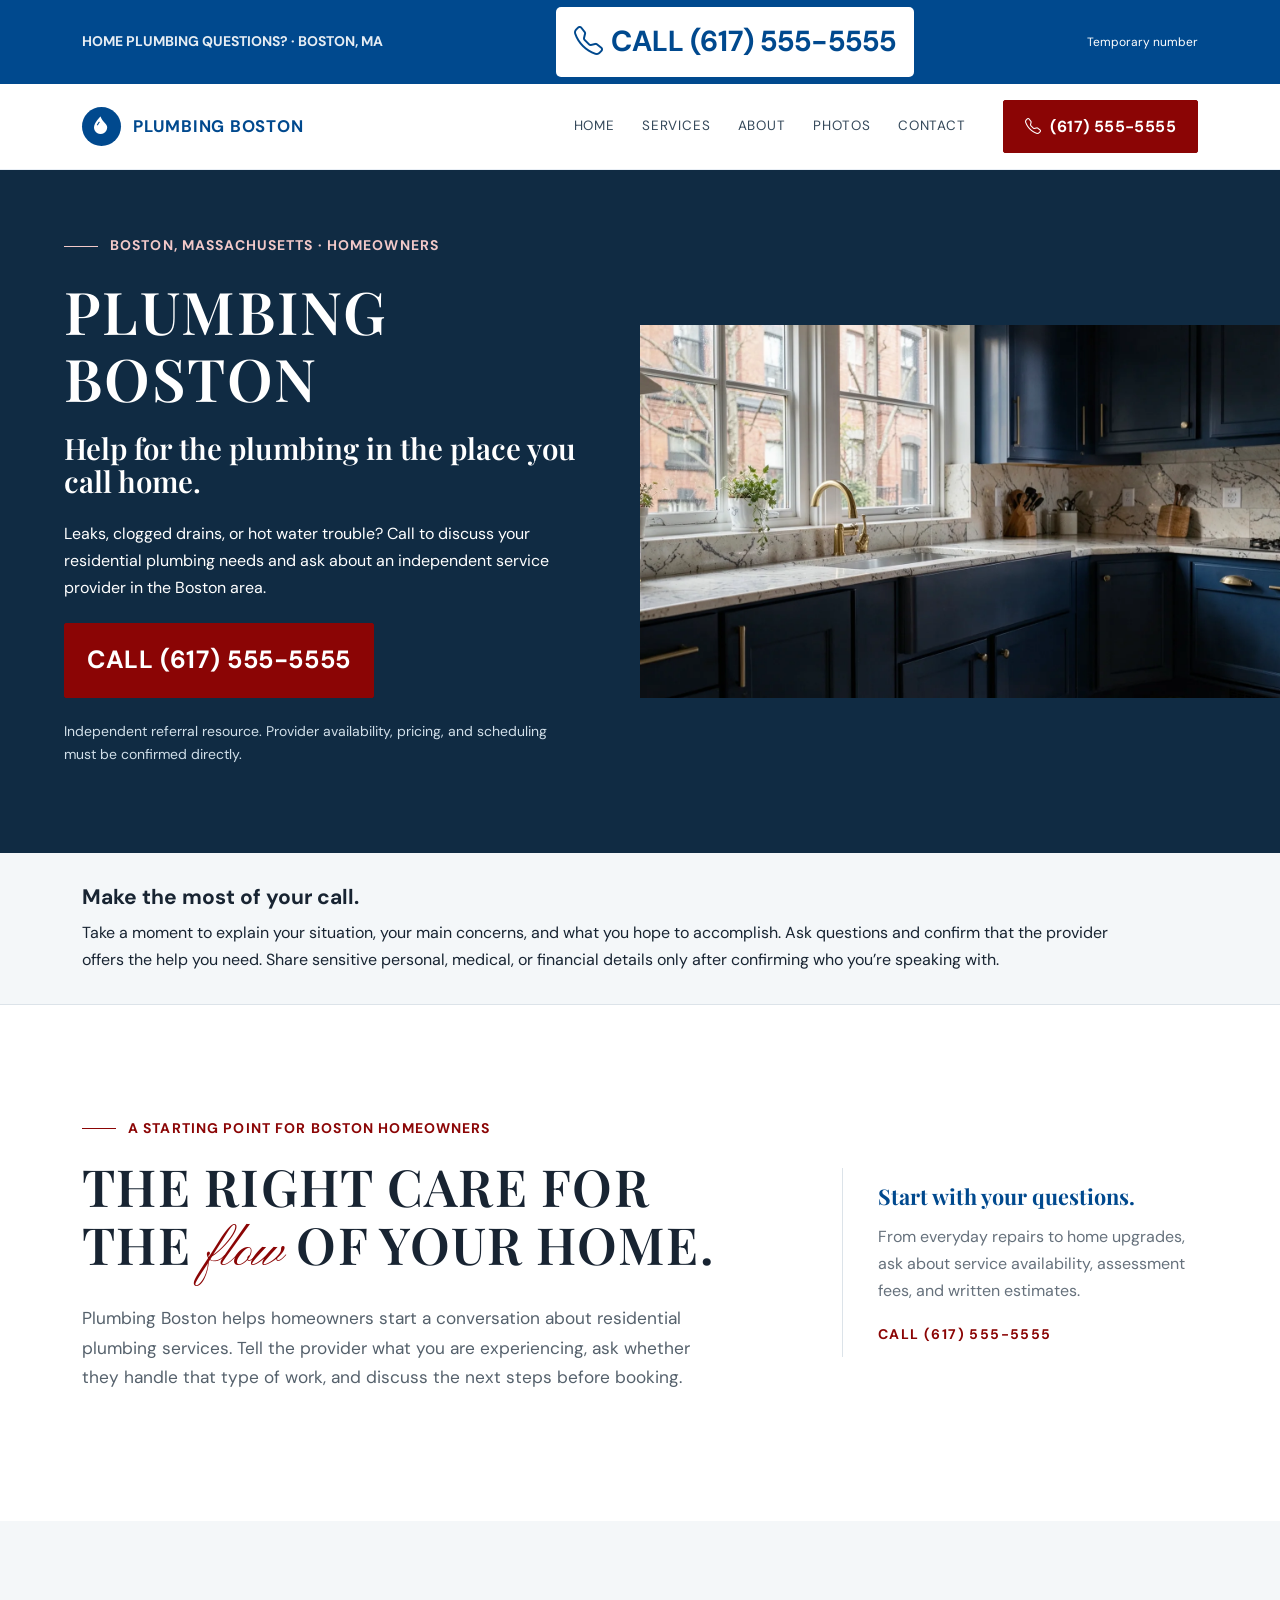
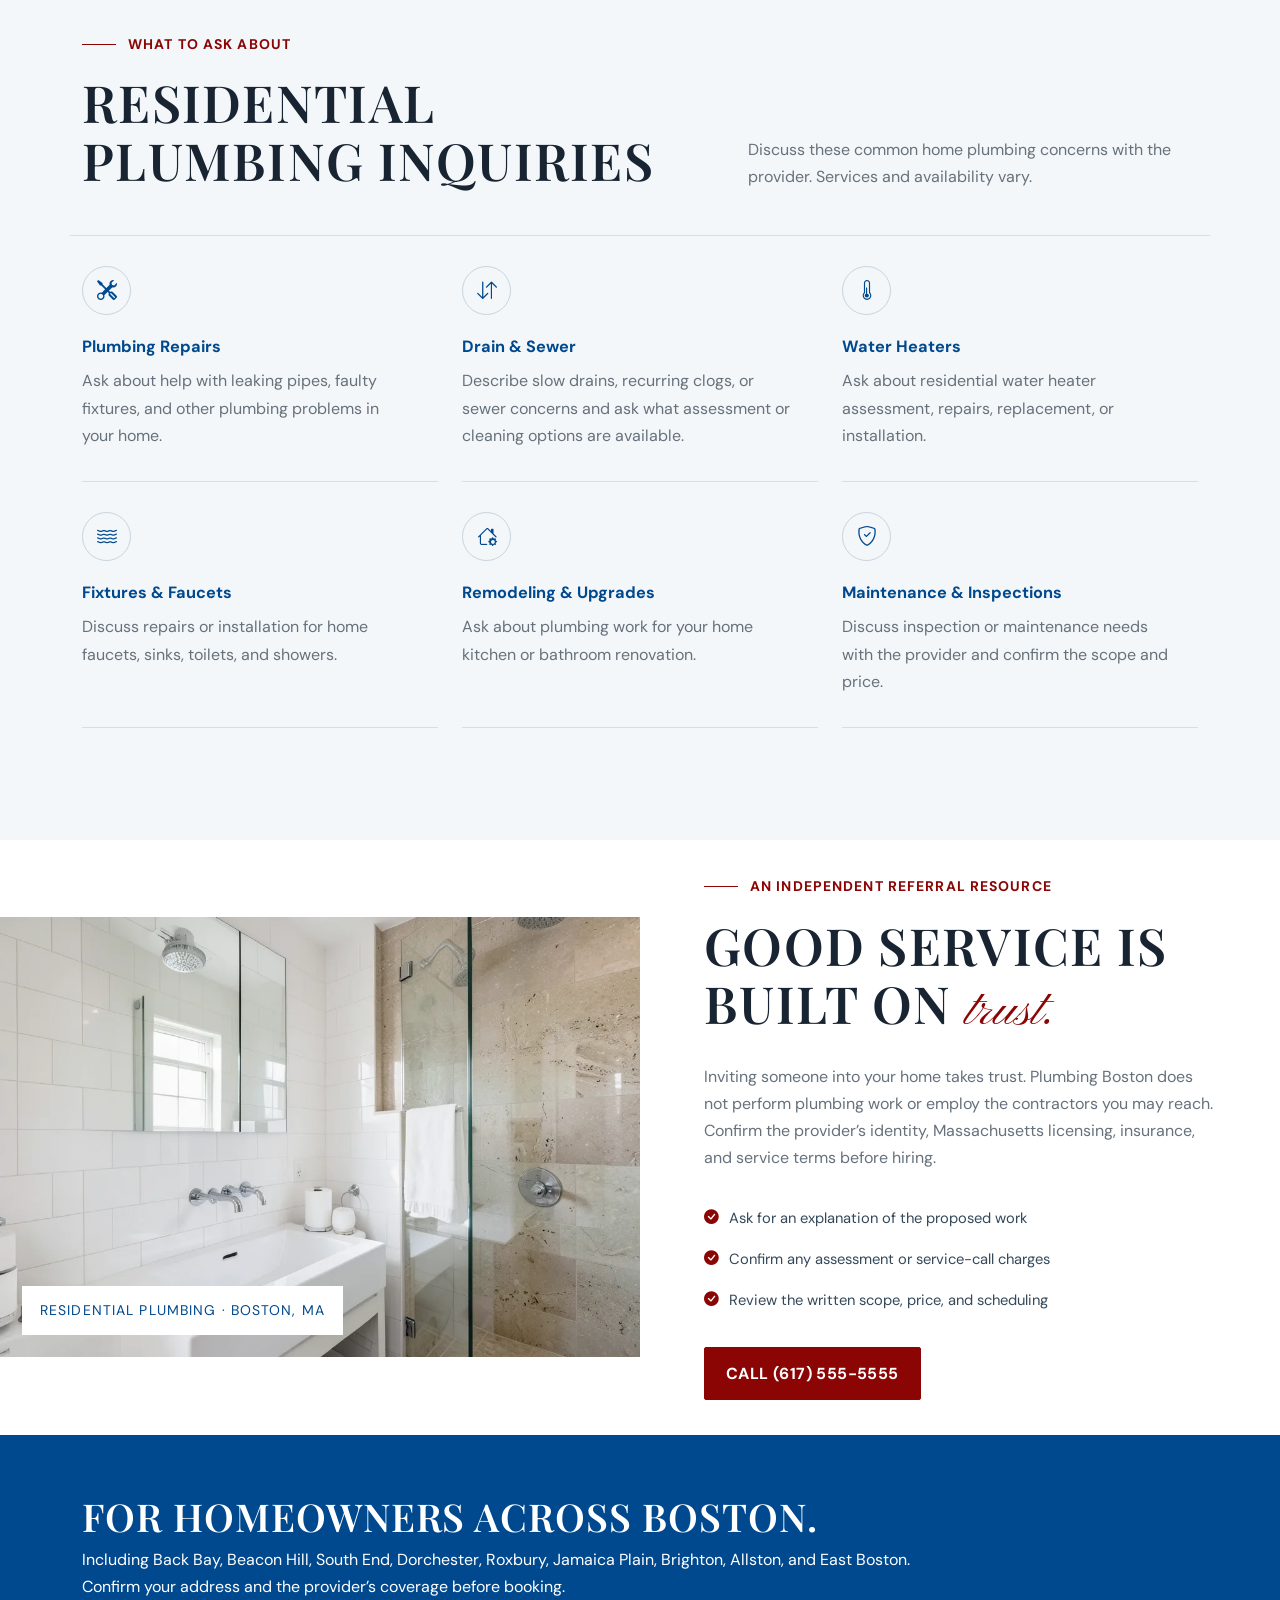
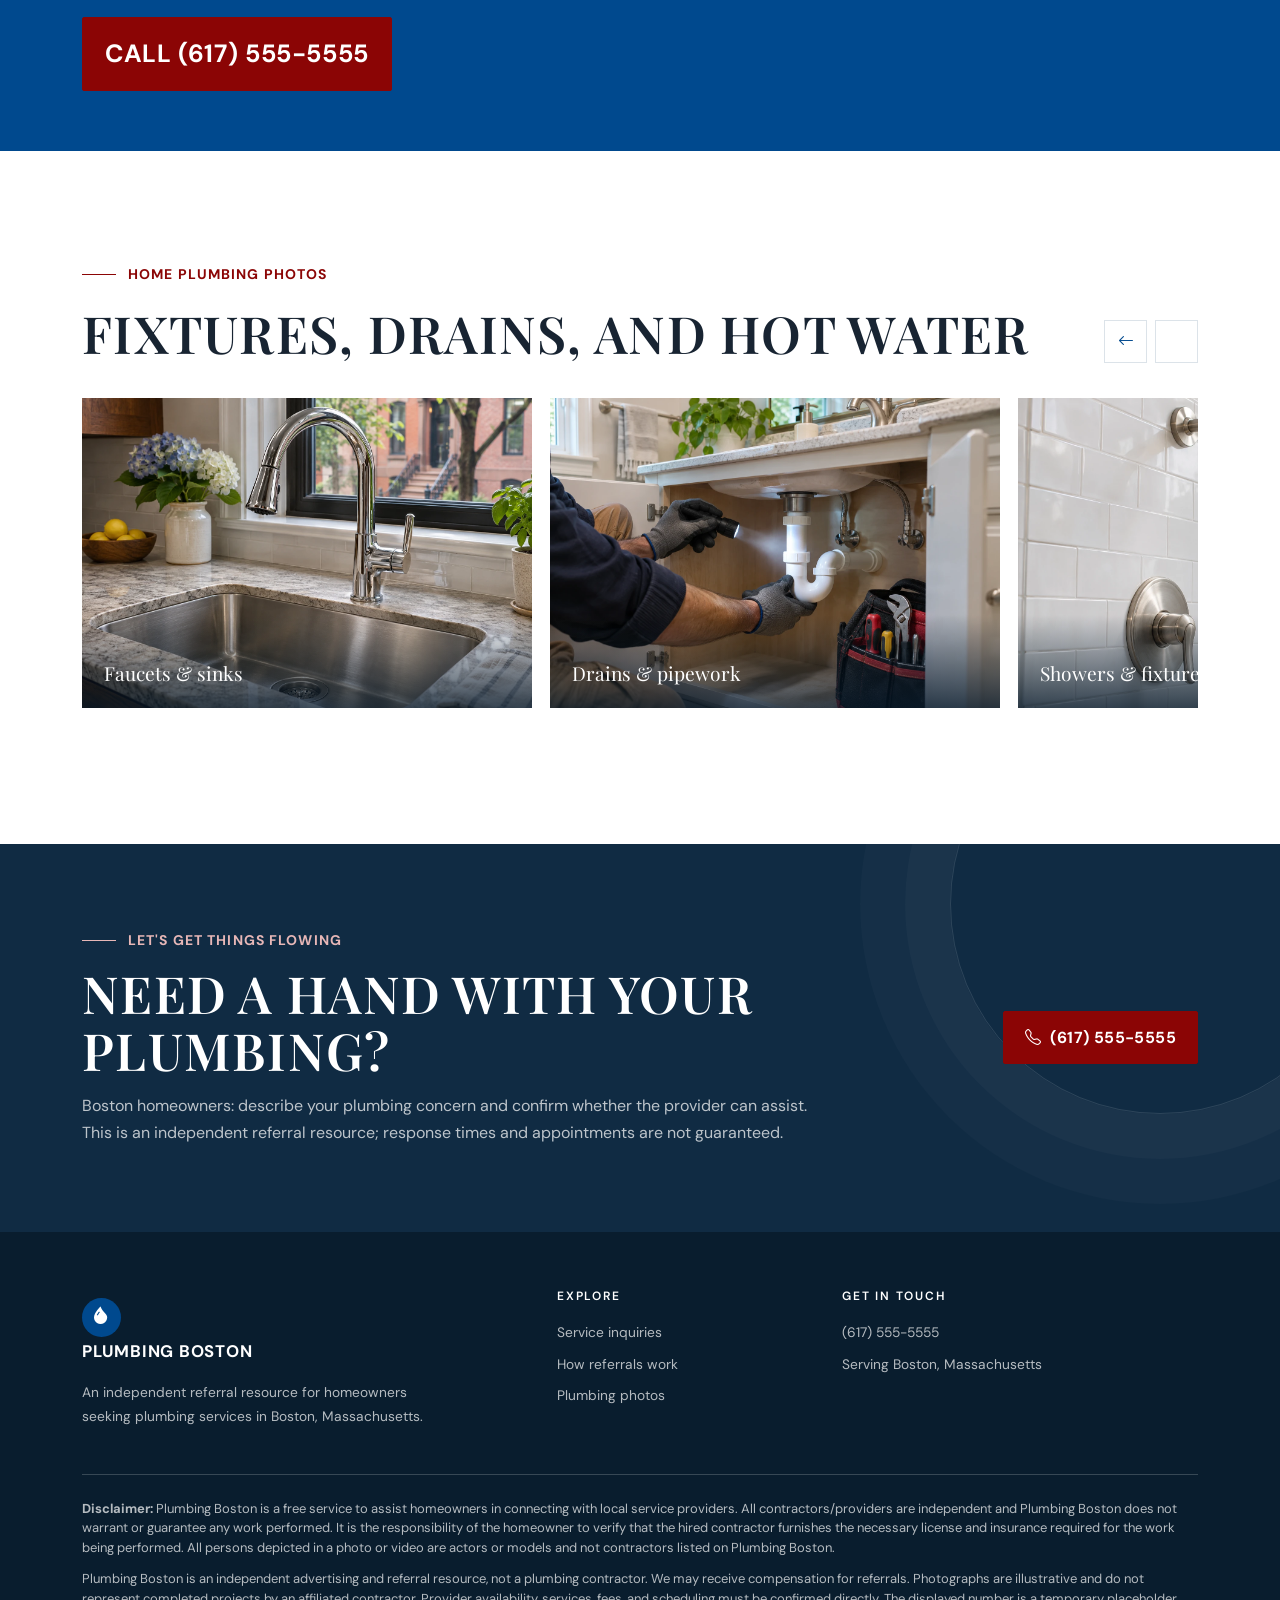
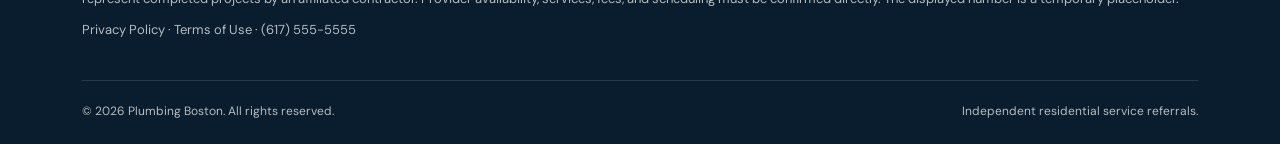
==== index.html @ 2e575f2f "Add files via upload" ====
<!doctype html>
<html lang="en">
<head>
  <meta charset="utf-8">
  <meta name="viewport" content="width=device-width, initial-scale=1">
  <meta name="theme-color" content="#00498e">
  <meta name="description" content="Plumbing Boston is an independent residential plumbing referral resource for Boston, Massachusetts. Call (617) 555-5555 to discuss your home plumbing needs.">
  <title>Plumbing Boston | Plumbing Services in Boston, MA</title>
  <link rel="preconnect" href="https://fonts.googleapis.com">
  <link rel="preconnect" href="https://fonts.gstatic.com" crossorigin>
  <link href="https://fonts.googleapis.com/css2?family=DM+Sans:wght@400;500;600;700&family=Playfair+Display:wght@500;600;700&family=Pinyon+Script&display=swap" rel="stylesheet">
  <link href="https://cdn.jsdelivr.net/npm/bootstrap@5.3.3/dist/css/bootstrap.min.css" rel="stylesheet">
  <link href="https://cdn.jsdelivr.net/npm/bootstrap-icons@1.11.3/font/bootstrap-icons.min.css" rel="stylesheet">
  
<link rel="stylesheet" href="css/style.css?v=boston-referral-1">
</head>
<body>
  <div class="topbar">
    <div class="container">
      <span class="top-note">HOME PLUMBING QUESTIONS? · BOSTON, MA</span>
      <a href="tel:+16175555555"><i class="bi bi-telephone me-2"></i>CALL (617) 555-5555</a><small>Temporary number</small>
    </div>
  </div>
  <nav class="navbar navbar-expand-lg" aria-label="Main navigation">
    <div class="container">
      <a class="brand" href="#home" aria-label="Plumbing Boston home"><span class="brand-icon"><i class="bi bi-droplet-fill"></i></span><span>PLUMBING<br class="d-lg-none"> BOSTON</span></a>
      <button class="navbar-toggler" type="button" data-bs-toggle="collapse" data-bs-target="#mainNav" aria-controls="mainNav" aria-expanded="false" aria-label="Toggle navigation"><i class="bi bi-list"></i></button>
      <div class="collapse navbar-collapse justify-content-end" id="mainNav">
        <ul class="navbar-nav align-items-lg-center me-lg-4">
          <li class="nav-item"><a class="nav-link" href="#home">HOME</a></li>
          <li class="nav-item"><a class="nav-link" href="#services">SERVICES</a></li>
          <li class="nav-item"><a class="nav-link" href="#about">ABOUT</a></li>
          <li class="nav-item"><a class="nav-link" href="#work">PHOTOS</a></li>
          <li class="nav-item"><a class="nav-link" href="#contact">CONTACT</a></li>
        </ul>
        <a class="call-pill" href="tel:+16175555555"><i class="bi bi-telephone"></i> (617) 555-5555</a>
      </div>
    </div>
  </nav>

  <main>
<section class="hero-local" id="home"><div class="hero-local-copy"><span class="eyebrow">BOSTON, MASSACHUSETTS · HOMEOWNERS</span><h1>Plumbing Boston</h1><h2>Help for the plumbing in the place you call home.</h2><p>Leaks, clogged drains, or hot water trouble? Call to discuss your residential plumbing needs and ask about an independent service provider in the Boston area.</p><a class="btn-red prominent-phone" href="tel:+16175555555">Call (617) 555-5555</a><p class="referral-label">Independent referral resource. Provider availability, pricing, and scheduling must be confirmed directly.</p></div><img src="assets/img-1.webp" alt="Kitchen sink and faucet in a Boston-style home" fetchpriority="high"></section><aside class="call-preparation-note"><div class="container"><h2>Make the most of your call.</h2><p>Take a moment to explain your situation, your main concerns, and what you hope to accomplish. Ask questions and confirm that the provider offers the help you need. Share sensitive personal, medical, or financial details only after confirming who you’re speaking with.</p></div></aside>
    <section class="intro section-pad">
      <div class="container">
        <div class="row align-items-center gy-4">
          <div class="col-lg-8 reveal">
            <span class="eyebrow">A STARTING POINT FOR BOSTON HOMEOWNERS</span>
            <h2 class="section-title">The right care for<br>the <span class="script">flow</span> of your home.</h2>
            <p class="lead-text">Plumbing Boston helps homeowners start a conversation about residential plumbing services. Tell the provider what you are experiencing, ask whether they handle that type of work, and discuss the next steps before booking.</p>
          </div>
          <div class="col-lg-4 reveal">
            <div class="intro-aside">
              <strong>Start with your questions.</strong>
              From everyday repairs to home upgrades, ask about service availability, assessment fees, and written estimates.
              <div class="mt-3"><a class="text-uppercase fw-bold small" style="color:var(--red);letter-spacing:.1em" href="tel:+16175555555">Call (617) 555-5555 </a></div>
            </div>
          </div>
        </div>
      </div>
    </section>

    <section class="services section-pad" id="services">
      <div class="container">
        <div class="section-head reveal">
          <div><span class="eyebrow">WHAT TO ASK ABOUT</span><h2 class="section-title mb-0">Residential plumbing inquiries</h2></div>
          <p>Discuss these common home plumbing concerns with the provider. Services and availability vary.</p>
        </div>
        <div class="row service-grid">
          <div class="col-md-6 col-lg-4 reveal"><article class="service-card"><span class="service-number">01 / REPAIR</span><div class="service-icon"><i class="bi bi-tools"></i></div><h3>Plumbing Repairs</h3><p>Ask about help with leaking pipes, faulty fixtures, and other plumbing problems in your home.</p></article></div>
          <div class="col-md-6 col-lg-4 reveal"><article class="service-card"><span class="service-number">02 / DRAINS</span><div class="service-icon"><i class="bi bi-arrow-down-up"></i></div><h3>Drain & Sewer</h3><p>Describe slow drains, recurring clogs, or sewer concerns and ask what assessment or cleaning options are available.</p></article></div>
          <div class="col-md-6 col-lg-4 reveal"><article class="service-card"><span class="service-number">03 / HOT WATER</span><div class="service-icon"><i class="bi bi-thermometer-half"></i></div><h3>Water Heaters</h3><p>Ask about residential water heater assessment, repairs, replacement, or installation.</p></article></div>
          <div class="col-md-6 col-lg-4 reveal"><article class="service-card"><span class="service-number">04 / INSTALLATION</span><div class="service-icon"><i class="bi bi-water"></i></div><h3>Fixtures & Faucets</h3><p>Discuss repairs or installation for home faucets, sinks, toilets, and showers.</p></article></div>
          <div class="col-md-6 col-lg-4 reveal"><article class="service-card"><span class="service-number">05 / IMPROVEMENTS</span><div class="service-icon"><i class="bi bi-house-gear"></i></div><h3>Remodeling & Upgrades</h3><p>Ask about plumbing work for your home kitchen or bathroom renovation.</p></article></div>
          <div class="col-md-6 col-lg-4 reveal"><article class="service-card"><span class="service-number">06 / PREVENTION</span><div class="service-icon"><i class="bi bi-shield-check"></i></div><h3>Maintenance & Inspections</h3><p>Discuss inspection or maintenance needs with the provider and confirm the scope and price.</p></article></div>
        </div>
      </div>
    </section>

    <section class="about" id="about">
      <div class="row g-0">
        <div class="col-lg-6 about-image reveal">
          <img src="assets/img-3.webp" alt="Bright renovated bathroom with modern plumbing fixtures">
          <span class="image-caption">RESIDENTIAL PLUMBING · BOSTON, MA</span>
        </div>
        <div class="col-lg-6 about-content align-self-center reveal">
          <span class="eyebrow">AN INDEPENDENT REFERRAL RESOURCE</span>
          <h2 class="section-title">Good service is<br>built on <span class="script">trust.</span></h2>
          <p>Inviting someone into your home takes trust. Plumbing Boston does not perform plumbing work or employ the contractors you may reach. Confirm the provider’s identity, Massachusetts licensing, insurance, and service terms before hiring.</p>
          <ul class="check-list">
            <li><i class="bi bi-check-circle-fill"></i>Ask for an explanation of the proposed work</li>
            <li><i class="bi bi-check-circle-fill"></i>Confirm any assessment or service-call charges</li>
            <li><i class="bi bi-check-circle-fill"></i>Review the written scope, price, and scheduling</li>
          </ul>
          <a href="tel:+16175555555" class="btn-red">Call (617) 555-5555 </a>
        </div>
      </div>
    </section>

    <section class="feature-band"><div class="container"><h2>For homeowners across Boston.</h2><p>Including Back Bay, Beacon Hill, South End, Dorchester, Roxbury, Jamaica Plain, Brighton, Allston, and East Boston. Confirm your address and the provider’s coverage before booking.</p><a class="btn-red prominent-phone" href="tel:+16175555555">Call (617) 555-5555</a></div></section>

    <section class="gallery section-pad" id="work">
      <div class="container">
        <div class="gallery-head reveal">
          <div><span class="eyebrow">HOME PLUMBING PHOTOS</span><h2 class="section-title mb-0">Fixtures, drains, and hot water</h2></div>
          <div class="slider-controls" aria-label="Gallery controls">
            <button type="button" class="slide-prev" aria-label="Previous images"><i class="bi bi-arrow-left"></i></button>
            <button type="button" class="slide-next" aria-label="Next images"></button>
          </div>
        </div>
        <div class="image-track reveal" aria-label="Illustrative residential plumbing photographs">
          <figure class="gallery-item"><img src="assets/residential-faucet.webp" alt="Kitchen faucet and sink" loading="lazy"><figcaption>Faucets & sinks</figcaption></figure>
          <figure class="gallery-item"><img src="assets/residential-drain.webp" alt="Gloved hands inspecting a residential sink drain" loading="lazy"><figcaption>Drains & pipework</figcaption></figure>
          <figure class="gallery-item"><img src="assets/residential-shower.webp" alt="Residential shower fixtures against white tile" loading="lazy"><figcaption>Showers & fixtures</figcaption></figure>
          <figure class="gallery-item"><img src="assets/residential-heater.webp" alt="A residential water heater in a utility room" loading="lazy"><figcaption>Home hot water</figcaption></figure>
        </div>
      </div>
    </section>

    <section class="cta" id="contact">
      <div class="container position-relative" style="z-index:1">
        <div class="row align-items-center">
          <div class="col-lg-8 reveal">
            <span class="eyebrow">LET'S GET THINGS FLOWING</span>
            <h2>Need a hand with your plumbing?</h2>
            <p>Boston homeowners: describe your plumbing concern and confirm whether the provider can assist. This is an independent referral resource; response times and appointments are not guaranteed.</p>
          </div>
          <div class="col-lg-4 text-lg-end reveal">
            <a href="tel:+16175555555" class="btn-red"><i class="bi bi-telephone"></i> (617) 555-5555</a>
          </div>
        </div>
      </div>
    </section>
  </main>

  <footer class="footer">
    <div class="container">
      <div class="row">
        <div class="col-lg-5">
          <a class="brand" href="#home"><span class="brand-icon"><i class="bi bi-droplet-fill"></i></span><span>PLUMBING BOSTON</span></a>
          <p class="mt-3" style="max-width:360px">An independent referral resource for homeowners seeking plumbing services in Boston, Massachusetts.</p>
        </div>
        <div class="col-6 col-lg-3 footer-col"><h3>Explore</h3><a href="#services">Service inquiries</a><a href="#about">How referrals work</a><a href="#work">Plumbing photos</a></div>
        <div class="col-6 col-lg-4 footer-col"><h3>Get in touch</h3><a href="tel:+16175555555">(617) 555-5555</a><a href="#contact">Serving Boston, Massachusetts</a></div>
      </div>
<div class="ppc-disclaimer"><p><strong>Disclaimer:</strong> Plumbing Boston is a free service to assist homeowners in connecting with local service providers. All contractors/providers are independent and Plumbing Boston does not warrant or guarantee any work performed. It is the responsibility of the homeowner to verify that the hired contractor furnishes the necessary license and insurance required for the work being performed. All persons depicted in a photo or video are actors or models and not contractors listed on Plumbing Boston.</p><p>Plumbing Boston is an independent advertising and referral resource, not a plumbing contractor. We may receive compensation for referrals. Photographs are illustrative and do not represent completed projects by an affiliated contractor. Provider availability, services, fees, and scheduling must be confirmed directly. The displayed number is a temporary placeholder.</p><p><a href="privacy.html">Privacy Policy</a> · <a href="terms.html">Terms of Use</a> · <a href="tel:+16175555555">(617) 555-5555</a></p></div>
      <div class="footer-bottom d-flex flex-column flex-md-row justify-content-between gap-2">
        <span>© 2026 Plumbing Boston. All rights reserved.</span>
        <span>Independent residential service referrals.</span>
      </div>
    </div>
  </footer>
  <script src="https://cdn.jsdelivr.net/npm/bootstrap@5.3.3/dist/js/bootstrap.bundle.min.js"></script>
<script>(()=>{const track=document.querySelector('.image-track');const reduce=window.matchMedia('(prefers-reduced-motion: reduce)').matches;document.querySelector('.slide-prev').addEventListener('click',()=>track.scrollBy({left:-track.clientWidth*.72,behavior:reduce?'auto':'smooth'}));document.querySelector('.slide-next').addEventListener('click',()=>track.scrollBy({left:track.clientWidth*.72,behavior:reduce?'auto':'smooth'}));})();</script>
</body>
</html>
---- css/style.css ----
:root{--blue:#00498e;--red:#8b0505;--ink:#182432;--muted:#66717c;--pale:#f4f7f9;--line:#dce3e9}
    *{box-sizing:border-box}
    html{scroll-behavior:smooth}
    body{margin:0;color:var(--ink);font-family:"DM Sans",sans-serif;font-size:16px;line-height:1.7;background:#fff}
    h1,h2,h3,h4{font-family:"Playfair Display",serif;font-weight:600;line-height:1.13}
    h1,h2{text-transform:uppercase;letter-spacing:.025em}
    a{color:inherit;text-decoration:none}
    .topbar{background:var(--blue);color:white;font-size:.78rem;letter-spacing:.1em}
    .topbar .container{min-height:39px;display:flex;align-items:center;justify-content:space-between}
    .topbar a{color:white}
    .topbar .top-note{opacity:.9}
    .navbar{position:fixed;z-index:1000;top:39px;left:0;width:100%;padding:19px 0;background:rgba(255,255,255,.97);border-bottom:1px solid rgba(0,73,142,.09);transition:all .3s}
    .navbar.scrolled{top:0;padding:12px 0;background:rgba(255,255,255,.88);backdrop-filter:blur(14px);box-shadow:0 5px 24px rgba(11,34,55,.08)}
    .brand{display:flex;align-items:center;gap:12px;color:var(--blue);font-weight:700;letter-spacing:.045em;font-size:1.05rem}
    .brand-icon{width:39px;height:39px;display:grid;place-items:center;background:var(--blue);color:white;border-radius:50%;font-size:1.1rem}
    .navbar .nav-link{color:#34485a;font-size:.84rem;letter-spacing:.06em;padding:.55rem .85rem!important}
    .navbar .nav-link:hover{color:var(--red)}
    .call-pill,.btn-red{display:inline-flex;align-items:center;justify-content:center;gap:.55rem;background:var(--red);color:#fff;border:1px solid var(--red);border-radius:2px;padding:12px 21px;font-size:.78rem;font-weight:700;letter-spacing:.09em;text-transform:uppercase;transition:.25s}
    .call-pill:hover,.btn-red:hover{background:#690505;color:#fff;border-color:#690505;transform:translateY(-2px)}
    .navbar-toggler{border:0;color:var(--blue);font-size:1.5rem}
    .hero{height:100vh;min-height:680px;position:relative;background:#142d41}
    .hero-sticky{height:100vh;min-height:680px;position:sticky;top:0;overflow:hidden}
    .hero-photo{position:absolute;inset:0;overflow:hidden}
    .hero-photo img{position:absolute;width:100%;height:100%;inset:0;object-fit:cover;transform:scale(1.04);transition:opacity .8s ease;will-change:transform}
    .hero-photo img.second{opacity:0}
    .hero-shade{position:absolute;inset:0;background:linear-gradient(90deg,rgba(5,22,38,.76) 0%,rgba(5,22,38,.48) 48%,rgba(5,22,38,.12) 100%),linear-gradient(0deg,rgba(5,22,38,.48),transparent 45%)}
    .hero-copy{position:absolute;z-index:2;left:max(calc((100vw - 1140px)/2),6.5%);bottom:12%;max-width:760px;color:#fff;padding-right:25px}
    .eyebrow{font-size:.73rem;font-weight:700;letter-spacing:.22em;text-transform:uppercase;color:var(--red);display:flex;align-items:center;gap:12px}
    .eyebrow:before{content:"";display:inline-block;width:34px;height:1px;background:currentColor}
    .hero .eyebrow{color:#e8b5b5}
    .hero h1{font-size:clamp(2.7rem,6.2vw,5.9rem);margin:22px 0 20px;max-width:810px}
    .hero h1 .script{font-family:"Pinyon Script",cursive;text-transform:none;font-size:.88em;font-weight:400;color:#f0c9c9;letter-spacing:0}
    .hero-copy p{font-size:1.05rem;color:rgba(255,255,255,.88);max-width:570px;margin-bottom:30px}
    .hero-actions{display:flex;align-items:center;gap:23px;flex-wrap:wrap}
    .hero-actions .btn-red{padding:15px 25px}
    .text-link{font-size:.83rem;font-weight:600;letter-spacing:.07em;color:#fff;border-bottom:1px solid rgba(255,255,255,.5);padding-bottom:4px}
    .hero-index{position:absolute;right:6.5%;bottom:13%;color:white;font-size:.7rem;letter-spacing:.16em;writing-mode:vertical-rl}
    .scroll-cue{position:absolute;right:6.5%;bottom:6%;color:#fff;font-size:.65rem;letter-spacing:.16em;text-transform:uppercase}
    .section-pad{padding:112px 0}
    .intro{background:#fff}
    .intro-copy{max-width:690px}
    .section-title{font-size:clamp(2rem,4vw,3.5rem);margin:18px 0 22px}
    .section-title .script{font-family:"Pinyon Script",cursive;text-transform:none;color:var(--red);font-size:1.04em;font-weight:400;letter-spacing:0}
    .lead-text{font-size:1.08rem;color:#55616c;max-width:630px}
    .intro-aside{border-left:1px solid var(--line);padding:10px 0 10px 35px;color:var(--muted)}
    .intro-aside strong{display:block;font-family:"Playfair Display",serif;font-size:1.35rem;color:var(--blue);margin-bottom:8px}
    .services{background:var(--pale)}
    .section-head{display:flex;justify-content:space-between;align-items:end;gap:25px;margin-bottom:45px}
    .section-head p{max-width:450px;color:var(--muted);margin:0}
    .service-grid{border-top:1px solid #d6dfe6}
    .service-card{height:100%;padding:30px 26px 32px 0;border-bottom:1px solid #d6dfe6;transition:transform .3s}
    .service-card:hover{transform:translateY(-5px)}
    .service-icon{width:49px;height:49px;display:grid;place-items:center;color:var(--blue);border:1px solid #c6d4df;border-radius:50%;font-size:1.25rem;margin-bottom:23px}
    .service-card h3{font-family:"DM Sans",sans-serif;font-size:1.02rem;font-weight:700;color:var(--blue);margin:0 0 11px}
    .service-card p{font-size:.9rem;color:var(--muted);margin:0}
    .service-number{display:block;color:#a4b2bd;font-size:.68rem;letter-spacing:.12em;margin-bottom:13px}
    .about{overflow:hidden}
    .about-image{position:relative;min-height:520px}
    .about-image img{position:absolute;width:100%;height:100%;object-fit:cover;inset:0}
    .image-caption{position:absolute;bottom:22px;left:22px;background:white;color:var(--blue);padding:13px 18px;font-size:.72rem;letter-spacing:.12em;text-transform:uppercase}
    .about-content{padding:35px 5vw}
    .about-content p{color:var(--muted)}
    .check-list{list-style:none;padding:0;margin:26px 0}
    .check-list li{padding:8px 0;color:#34485a;font-size:.92rem}
    .check-list i{color:var(--red);margin-right:10px}
    .feature-band{background:var(--blue);color:#fff;padding:60px 0}
    .stat{text-align:center;border-right:1px solid rgba(255,255,255,.24)}
    .stat:last-child{border:0}
    .stat strong{display:block;font-family:"Playfair Display",serif;font-size:2.7rem;font-weight:500;line-height:1.1}
    .stat span{display:block;text-transform:uppercase;letter-spacing:.16em;font-size:.69rem;opacity:.78;margin-top:8px}
    .gallery{background:#fff}
    .gallery-head{display:flex;justify-content:space-between;align-items:end;margin-bottom:35px}
    .slider-controls{display:flex;gap:8px}
    .slider-controls button{height:43px;width:43px;border:1px solid var(--line);background:white;color:var(--blue);transition:.2s}
    .slider-controls button:hover{background:var(--blue);color:#fff}
    .image-track{display:flex;gap:18px;overflow-x:auto;scroll-snap-type:x mandatory;scrollbar-width:none;padding-bottom:8px}
    .image-track::-webkit-scrollbar{display:none}
    .gallery-item{flex:0 0 min(39vw,450px);scroll-snap-align:start;position:relative;overflow:hidden;height:310px}
    .gallery-item img{width:100%;height:100%;object-fit:cover;transition:transform .65s}
    .gallery-item:hover img{transform:scale(1.05)}
    .gallery-item figcaption{position:absolute;left:0;right:0;bottom:0;padding:42px 22px 18px;color:white;background:linear-gradient(transparent,rgba(4,23,40,.76));font-family:"Playfair Display",serif;font-size:1.2rem}
    .cta{position:relative;background:#102b43;color:#fff;padding:85px 0;overflow:hidden}
    .cta:after{content:"";position:absolute;right:-90px;top:-150px;width:420px;height:420px;border:1px solid rgba(255,255,255,.12);border-radius:50%;box-shadow:0 0 0 45px rgba(255,255,255,.025),0 0 0 90px rgba(255,255,255,.02)}
    .cta h2{font-size:clamp(2.1rem,4vw,3.5rem);margin:12px 0}
    .cta p{color:rgba(255,255,255,.72);margin:0}
    .cta .eyebrow{color:#e7b7b7}
    .footer{background:#091d2e;color:rgba(255,255,255,.7);padding:58px 0 23px;font-size:.86rem}
    .footer .brand{color:#fff}
    .footer h3{font-family:"DM Sans",sans-serif;font-size:.75rem;text-transform:uppercase;letter-spacing:.15em;color:#fff;margin-bottom:18px}
    .footer a{display:block;margin:8px 0}
    .footer a:hover{color:#fff}
    .footer-bottom{border-top:1px solid rgba(255,255,255,.13);padding-top:20px;margin-top:40px;font-size:.75rem}
    .reveal-ready .reveal{opacity:0;transform:translateY(22px);transition:opacity .7s ease,transform .7s ease}
    .reveal-ready .reveal.visible{opacity:1;transform:none}
    @media(max-width:991px){.navbar{top:39px}.navbar .navbar-collapse{background:white;padding:15px 20px;box-shadow:0 14px 24px rgba(0,0,0,.08)}.navbar .call-pill{margin-top:10px}.hero-copy{left:7%;bottom:13%}.about-content{padding:45px 20px}.section-pad{padding:85px 0}}
    @media(max-width:575px){.topbar .top-note{display:none}.topbar .container{justify-content:center}.hero,.hero-sticky{min-height:650px}.hero-copy{bottom:13%;left:7%;right:6%}.hero h1{font-size:2.65rem}.hero-copy p{font-size:.96rem}.hero-index{right:4%;bottom:15%}.scroll-cue{right:4%;bottom:6%}.section-pad{padding:70px 0}.section-head,.gallery-head{align-items:start;flex-direction:column}.intro-aside{border-left:0;border-top:1px solid var(--line);padding:22px 0 0;margin-top:28px}.about-image{min-height:350px}.stat{border:0;margin:18px 0}.gallery-item{flex-basis:82vw;height:260px}.cta .btn-red{margin-top:25px}.footer .footer-col{margin-top:26px}}
    @media(prefers-reduced-motion:reduce){html{scroll-behavior:auto}*,*:before,*:after{animation-duration:.01ms!important;animation-iteration-count:1!important;transition-duration:.01ms!important;scroll-behavior:auto!important}}
/* Boston residential referral layout */
:root{--call-height:84px}body{padding-top:var(--call-height)}.topbar{position:fixed;inset:0 0 auto;z-index:1100;min-height:var(--call-height);letter-spacing:0}.topbar .container{min-height:var(--call-height);gap:18px}.topbar .top-note{font-size:14px;font-weight:700;max-width:310px}.topbar a{font-size:29px;font-weight:700;background:#fff;color:var(--blue);padding:10px 18px;border-radius:5px;white-space:nowrap}.topbar small{font-size:12px}.navbar,.navbar.scrolled{position:sticky;top:var(--call-height);padding:16px 0;background:white;backdrop-filter:none}.call-pill,.btn-red{font-size:16px;letter-spacing:.025em}.hero-local{display:grid;grid-template-columns:1fr 1fr;align-items:center;background:#102b43;color:white;max-width:1700px;margin:auto}.hero-local-copy{padding:clamp(28px,5vw,75px)}.hero-local h1{font-size:clamp(2.6rem,4.6vw,4.7rem);margin:20px 0}.hero-local h2{font-size:clamp(1.5rem,2.3vw,2.2rem);text-transform:none;letter-spacing:0}.hero-local img{display:block;width:100%;height:auto}.hero-local .eyebrow{color:#f2c9c9}.hero-local p{margin:22px 0}.prominent-phone{font-size:25px;padding:15px 22px}.referral-label{font-size:14px;color:#d1dfe9}.call-preparation-note{background:#f4f7f9;border-bottom:1px solid var(--line);padding:30px 0}.call-preparation-note h2{font:700 21px 'DM Sans',sans-serif;text-transform:none;letter-spacing:0}.call-preparation-note p{margin:0;max-width:1050px}.eyebrow,.image-caption{font-size:14px;letter-spacing:.08em}.service-number{display:none}.service-card p{font-size:16px}.about-image{min-height:0;align-self:center}.about-image img{position:static;width:100%;height:auto}.feature-band h2{font-size:clamp(1.7rem,3vw,2.6rem)}.feature-band p{max-width:850px}.ppc-disclaimer{border-top:1px solid #ffffff30;margin-top:30px;padding-top:24px;font-size:13px;line-height:1.5}.ppc-disclaimer p{margin:0 0 12px}.footer .ppc-disclaimer a{display:inline}.reveal-ready .reveal{opacity:1;transform:none}section[id]{scroll-margin-top:210px}.policy-main{max-width:900px;padding:65px 24px;margin:auto}.policy-main h1{font-size:2.8rem}.policy-main h2{font-size:1.5rem;margin-top:30px}a:focus-visible,button:focus-visible{outline:3px solid #e3aa40;outline-offset:4px}
@media(max-width:991px){.hero-local{grid-template-columns:1fr}.hero-local img{height:auto}.navbar{top:var(--call-height)}.topbar small{display:none}.topbar .top-note{font-size:12px;max-width:230px}.topbar a{font-size:25px}}
@media(max-width:575px){:root{--call-height:103px}.topbar .container{flex-direction:column;justify-content:center;gap:5px;padding:8px 12px}.topbar .top-note{display:block;max-width:none;text-align:center;font-size:12px}.topbar a{font-size:25px;padding:8px 16px}.hero-local-copy{padding:35px 24px}.hero-local h1{font-size:2.7rem}.prominent-phone{font-size:23px}.navbar .brand{font-size:15px}.navbar .brand br{display:none}}
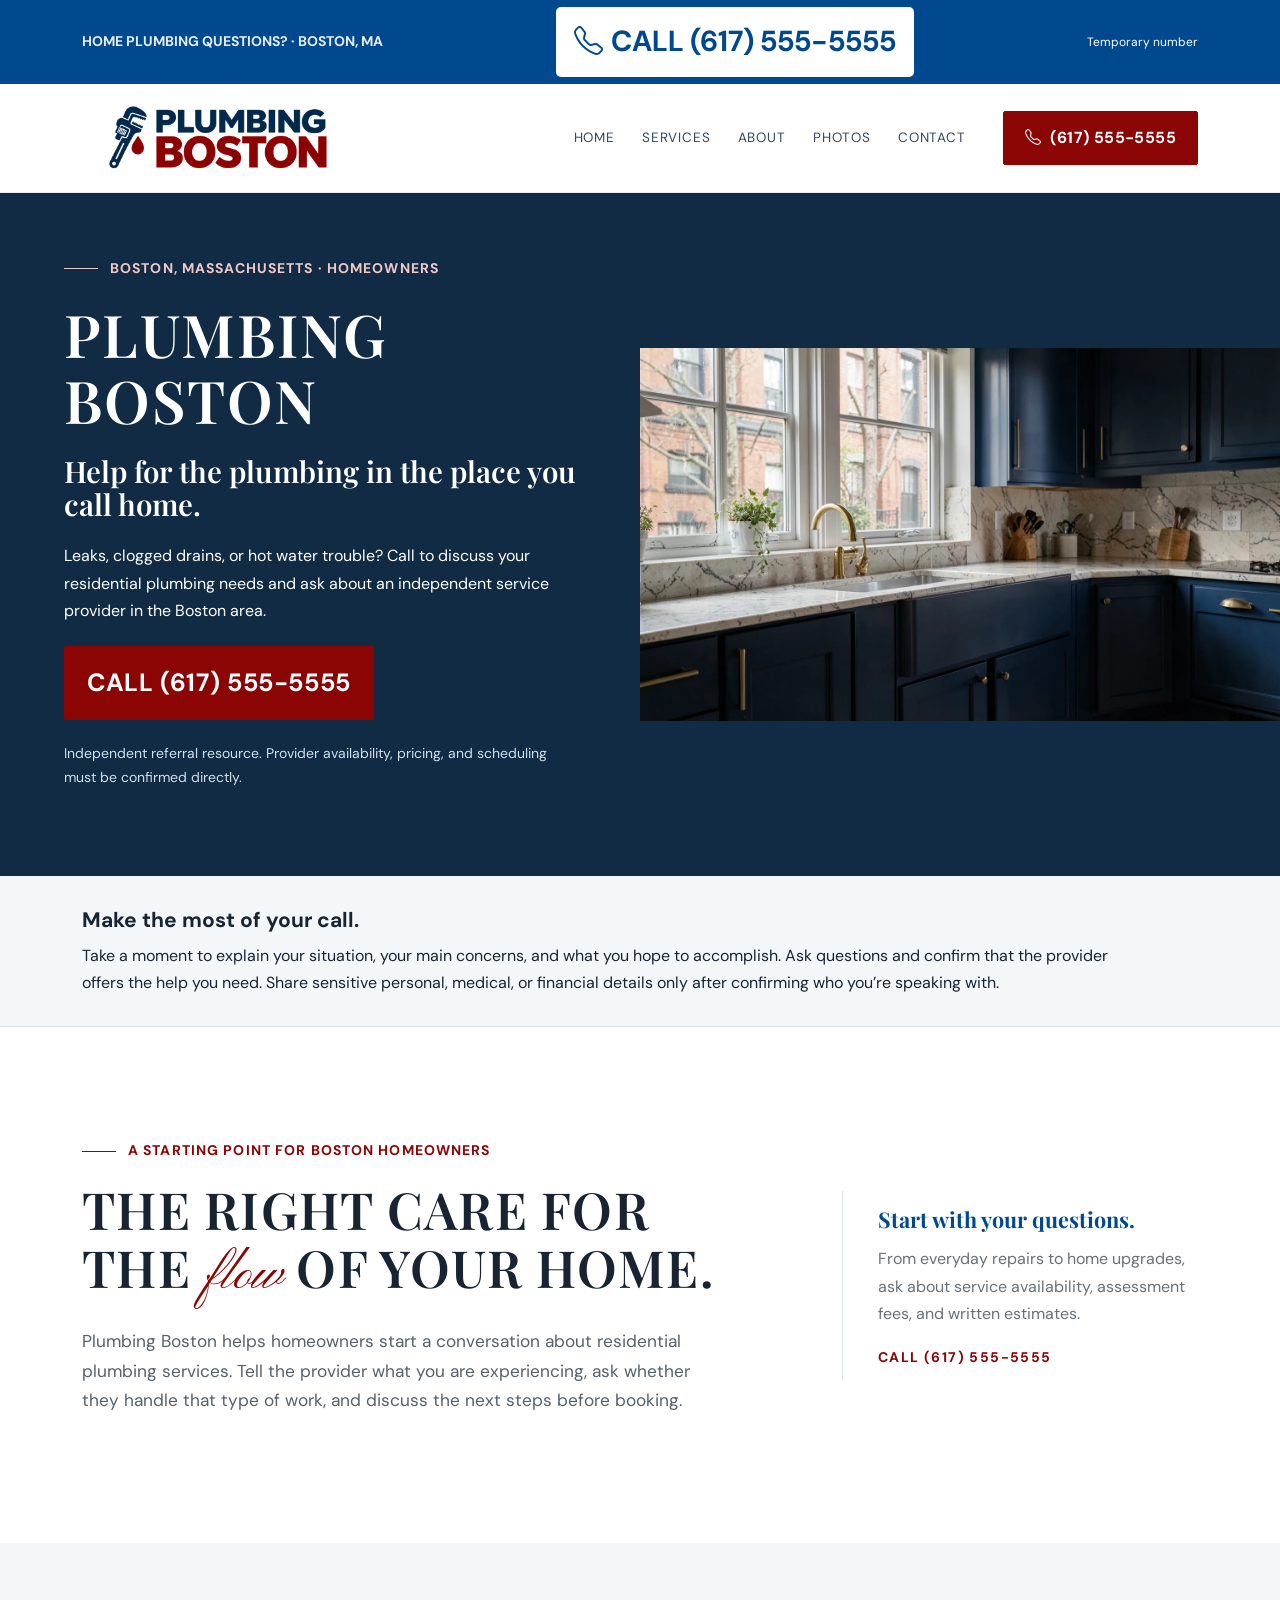
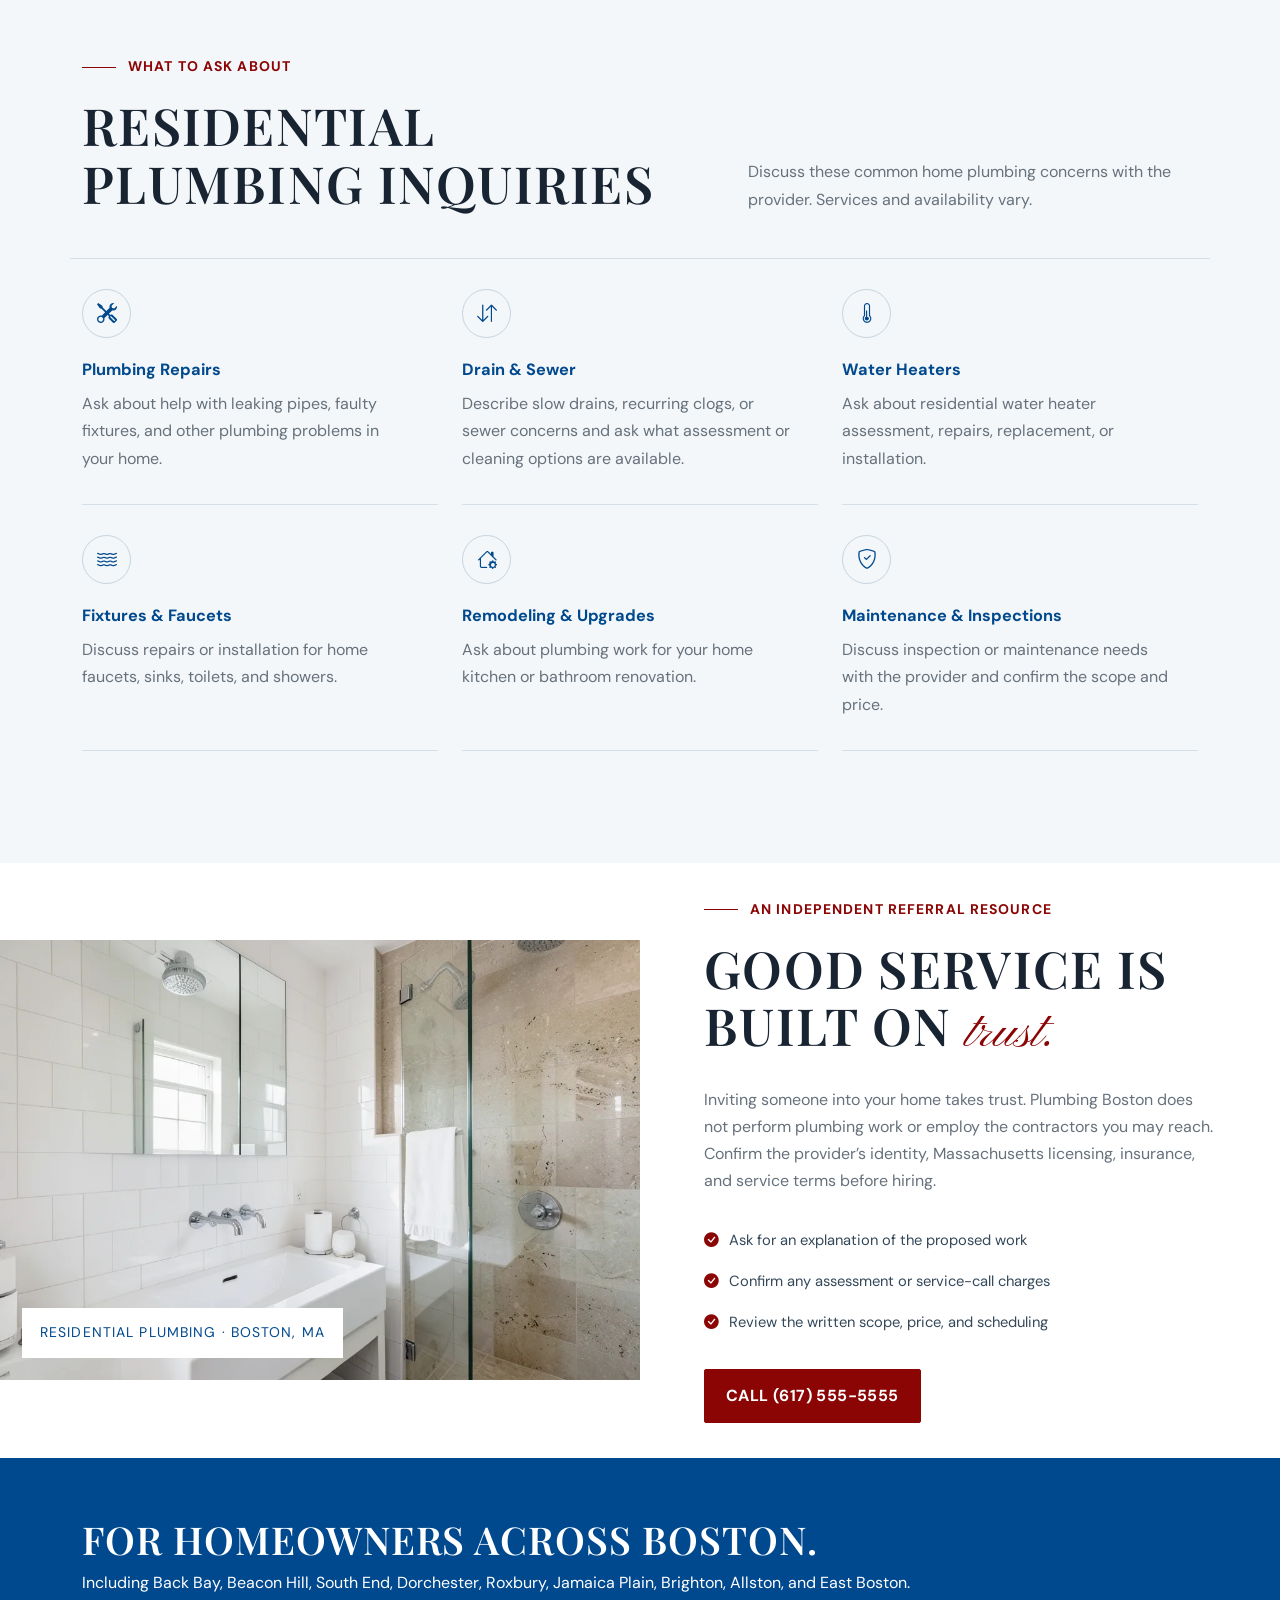
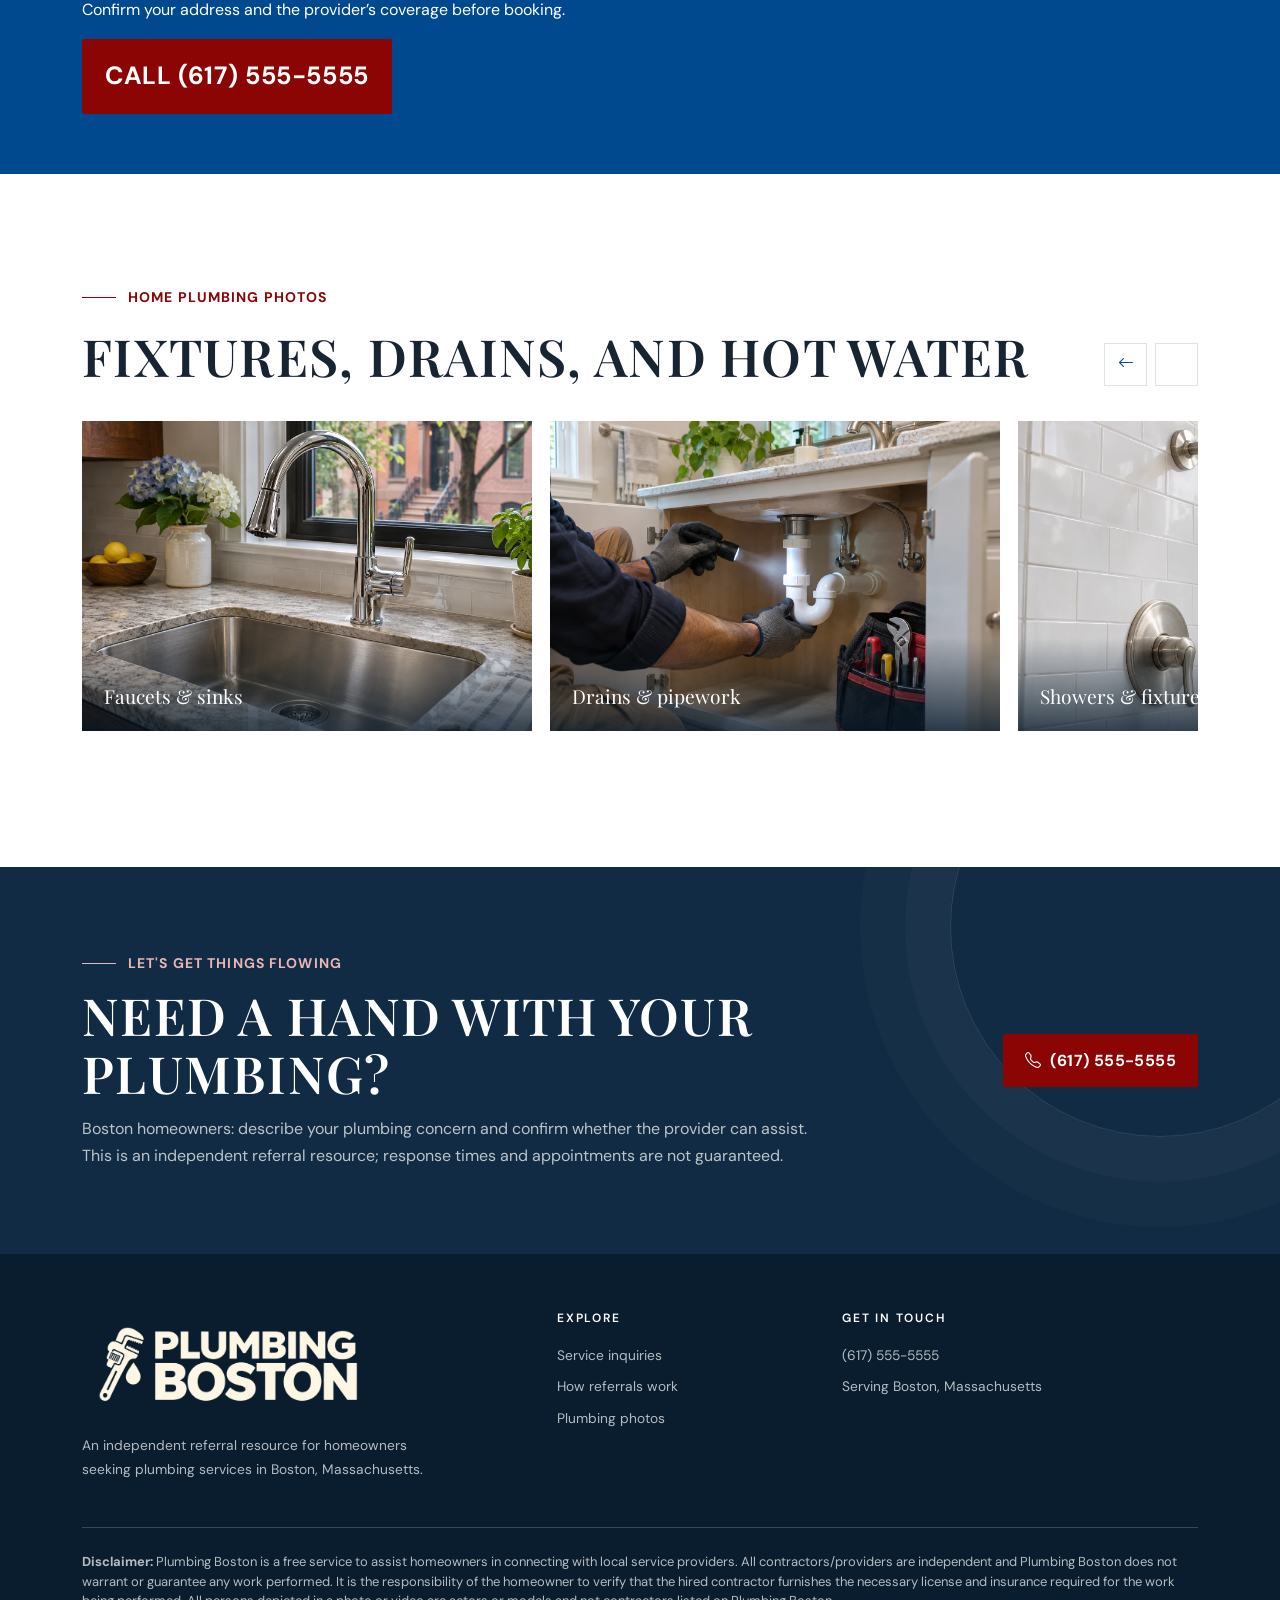
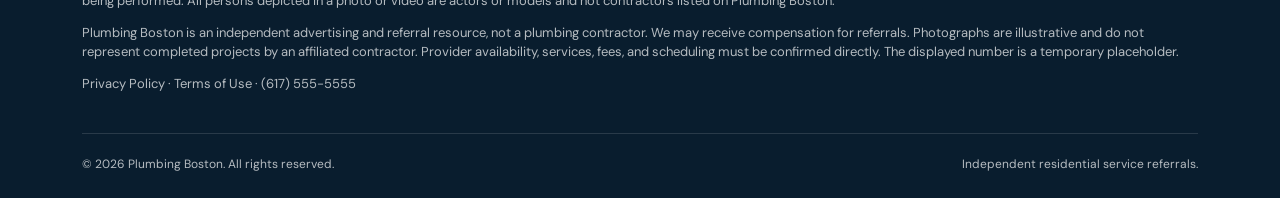
==== commit cbef4239: "Add files via upload" ====
--- a/index.html
+++ b/index.html
@@ -12,7 +12,7 @@
   <link href="https://cdn.jsdelivr.net/npm/bootstrap@5.3.3/dist/css/bootstrap.min.css" rel="stylesheet">
   <link href="https://cdn.jsdelivr.net/npm/bootstrap-icons@1.11.3/font/bootstrap-icons.min.css" rel="stylesheet">
   
-<link rel="stylesheet" href="css/style.css?v=boston-referral-1">
+<link rel="stylesheet" href="css/style.css?v=boston-wrench-logo-2">
 </head>
 <body>
   <div class="topbar">
@@ -23,7 +23,7 @@
   </div>
   <nav class="navbar navbar-expand-lg" aria-label="Main navigation">
     <div class="container">
-      <a class="brand" href="#home" aria-label="Plumbing Boston home"><span class="brand-icon"><i class="bi bi-droplet-fill"></i></span><span>PLUMBING<br class="d-lg-none"> BOSTON</span></a>
+      <a class="brand" href="#home" aria-label="Plumbing Boston home"><img class="plumbing-logo" src="assets/plumbing-boston-wrench-logo.png" alt="Plumbing Boston" width="270" height="76"></a>
       <button class="navbar-toggler" type="button" data-bs-toggle="collapse" data-bs-target="#mainNav" aria-controls="mainNav" aria-expanded="false" aria-label="Toggle navigation"><i class="bi bi-list"></i></button>
       <div class="collapse navbar-collapse justify-content-end" id="mainNav">
         <ul class="navbar-nav align-items-lg-center me-lg-4">
@@ -136,7 +136,7 @@
     <div class="container">
       <div class="row">
         <div class="col-lg-5">
-          <a class="brand" href="#home"><span class="brand-icon"><i class="bi bi-droplet-fill"></i></span><span>PLUMBING BOSTON</span></a>
+          <a class="brand" href="#home"><img class="plumbing-logo" src="assets/plumbing-boston-wrench-logo.png" alt="Plumbing Boston" width="270" height="76"></a>
           <p class="mt-3" style="max-width:360px">An independent referral resource for homeowners seeking plumbing services in Boston, Massachusetts.</p>
         </div>
         <div class="col-6 col-lg-3 footer-col"><h3>Explore</h3><a href="#services">Service inquiries</a><a href="#about">How referrals work</a><a href="#work">Plumbing photos</a></div>
--- a/css/style.css
+++ b/css/style.css
@@ -99,3 +99,6 @@
 :root{--call-height:84px}body{padding-top:var(--call-height)}.topbar{position:fixed;inset:0 0 auto;z-index:1100;min-height:var(--call-height);letter-spacing:0}.topbar .container{min-height:var(--call-height);gap:18px}.topbar .top-note{font-size:14px;font-weight:700;max-width:310px}.topbar a{font-size:29px;font-weight:700;background:#fff;color:var(--blue);padding:10px 18px;border-radius:5px;white-space:nowrap}.topbar small{font-size:12px}.navbar,.navbar.scrolled{position:sticky;top:var(--call-height);padding:16px 0;background:white;backdrop-filter:none}.call-pill,.btn-red{font-size:16px;letter-spacing:.025em}.hero-local{display:grid;grid-template-columns:1fr 1fr;align-items:center;background:#102b43;color:white;max-width:1700px;margin:auto}.hero-local-copy{padding:clamp(28px,5vw,75px)}.hero-local h1{font-size:clamp(2.6rem,4.6vw,4.7rem);margin:20px 0}.hero-local h2{font-size:clamp(1.5rem,2.3vw,2.2rem);text-transform:none;letter-spacing:0}.hero-local img{display:block;width:100%;height:auto}.hero-local .eyebrow{color:#f2c9c9}.hero-local p{margin:22px 0}.prominent-phone{font-size:25px;padding:15px 22px}.referral-label{font-size:14px;color:#d1dfe9}.call-preparation-note{background:#f4f7f9;border-bottom:1px solid var(--line);padding:30px 0}.call-preparation-note h2{font:700 21px 'DM Sans',sans-serif;text-transform:none;letter-spacing:0}.call-preparation-note p{margin:0;max-width:1050px}.eyebrow,.image-caption{font-size:14px;letter-spacing:.08em}.service-number{display:none}.service-card p{font-size:16px}.about-image{min-height:0;align-self:center}.about-image img{position:static;width:100%;height:auto}.feature-band h2{font-size:clamp(1.7rem,3vw,2.6rem)}.feature-band p{max-width:850px}.ppc-disclaimer{border-top:1px solid #ffffff30;margin-top:30px;padding-top:24px;font-size:13px;line-height:1.5}.ppc-disclaimer p{margin:0 0 12px}.footer .ppc-disclaimer a{display:inline}.reveal-ready .reveal{opacity:1;transform:none}section[id]{scroll-margin-top:210px}.policy-main{max-width:900px;padding:65px 24px;margin:auto}.policy-main h1{font-size:2.8rem}.policy-main h2{font-size:1.5rem;margin-top:30px}a:focus-visible,button:focus-visible{outline:3px solid #e3aa40;outline-offset:4px}
 @media(max-width:991px){.hero-local{grid-template-columns:1fr}.hero-local img{height:auto}.navbar{top:var(--call-height)}.topbar small{display:none}.topbar .top-note{font-size:12px;max-width:230px}.topbar a{font-size:25px}}
 @media(max-width:575px){:root{--call-height:103px}.topbar .container{flex-direction:column;justify-content:center;gap:5px;padding:8px 12px}.topbar .top-note{display:block;max-width:none;text-align:center;font-size:12px}.topbar a{font-size:25px;padding:8px 16px}.hero-local-copy{padding:35px 24px}.hero-local h1{font-size:2.7rem}.prominent-phone{font-size:23px}.navbar .brand{font-size:15px}.navbar .brand br{display:none}}
+
+/* Bounded logo sizes on light header and dark footer */
+.brand .plumbing-logo{display:block;width:270px;max-width:35vw;height:auto;max-height:76px;object-fit:contain}.footer .brand{display:inline-flex}.footer .plumbing-logo{width:290px;max-width:100%;max-height:90px;filter:brightness(0) invert(95%) sepia(12%) saturate(240%)}@media(max-width:575px){.brand .plumbing-logo{width:210px;max-width:65vw;max-height:62px}.footer .plumbing-logo{width:260px;max-width:100%;max-height:80px}}
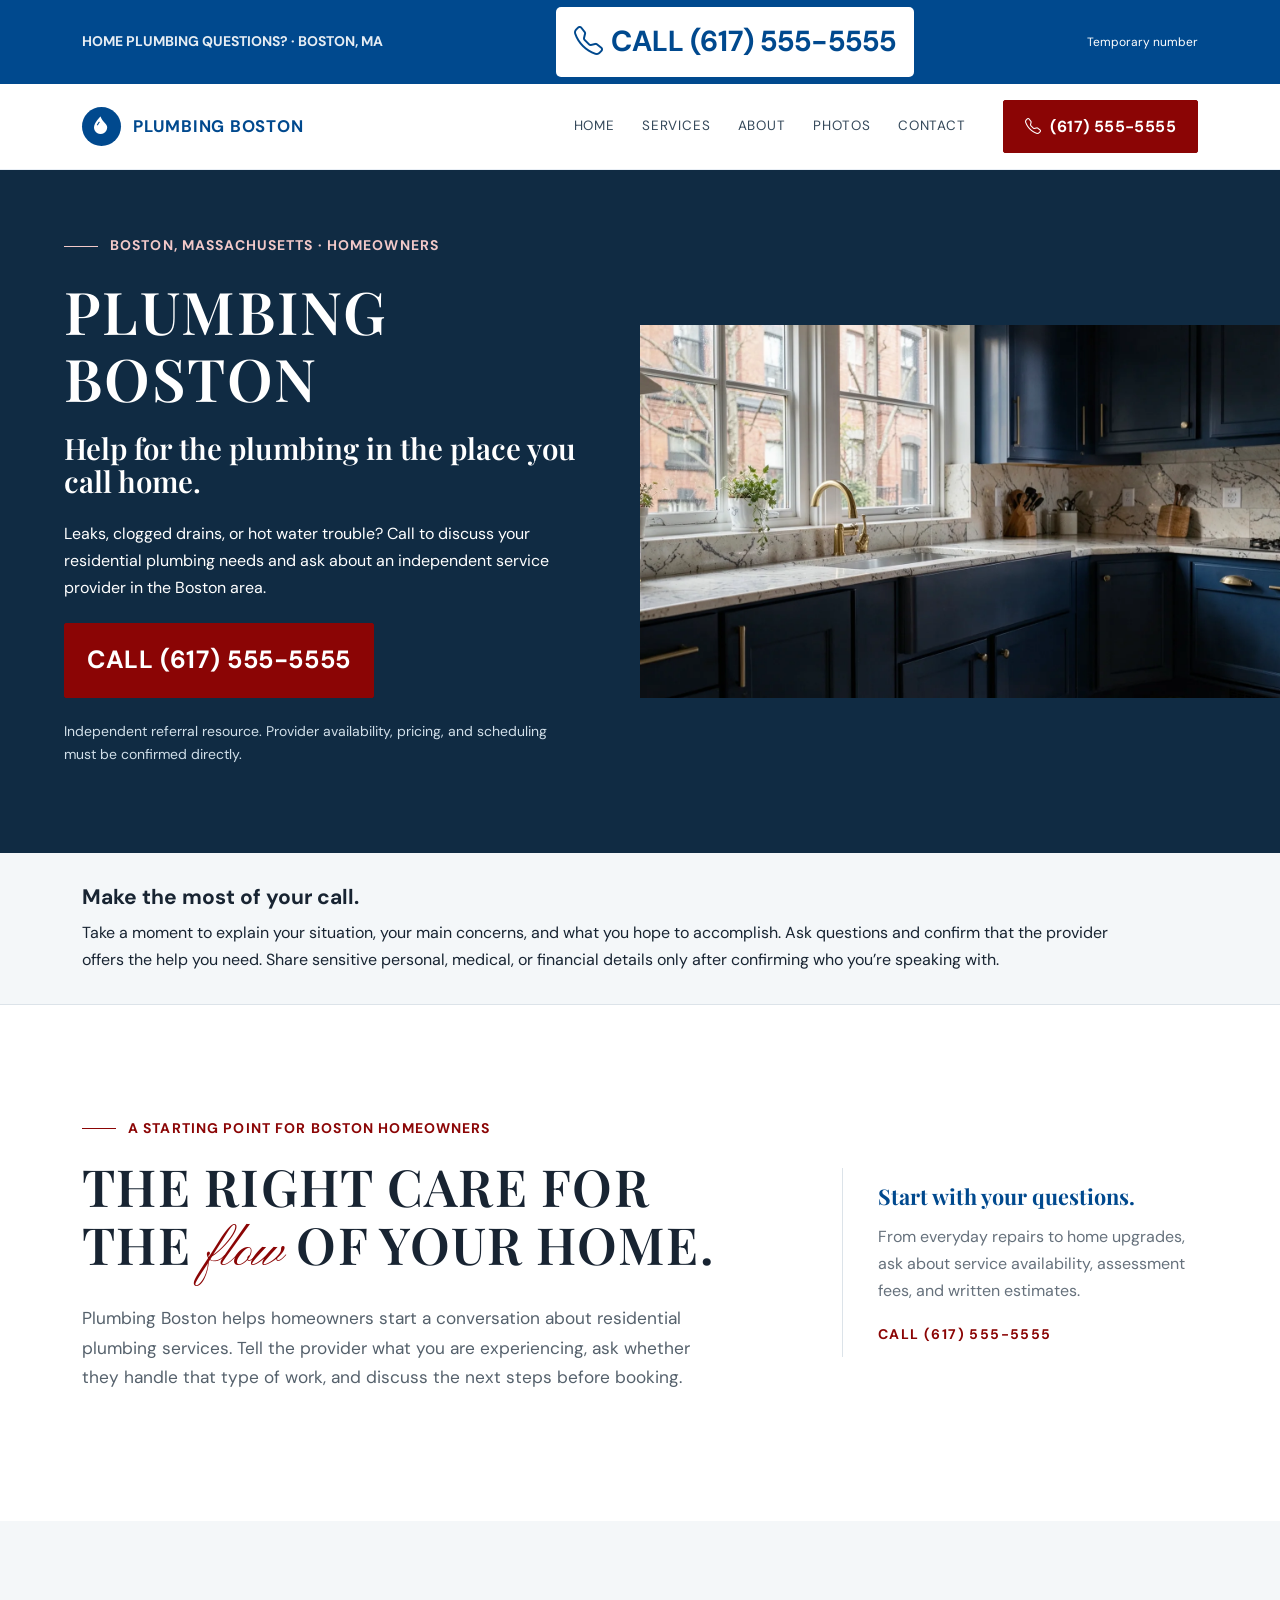
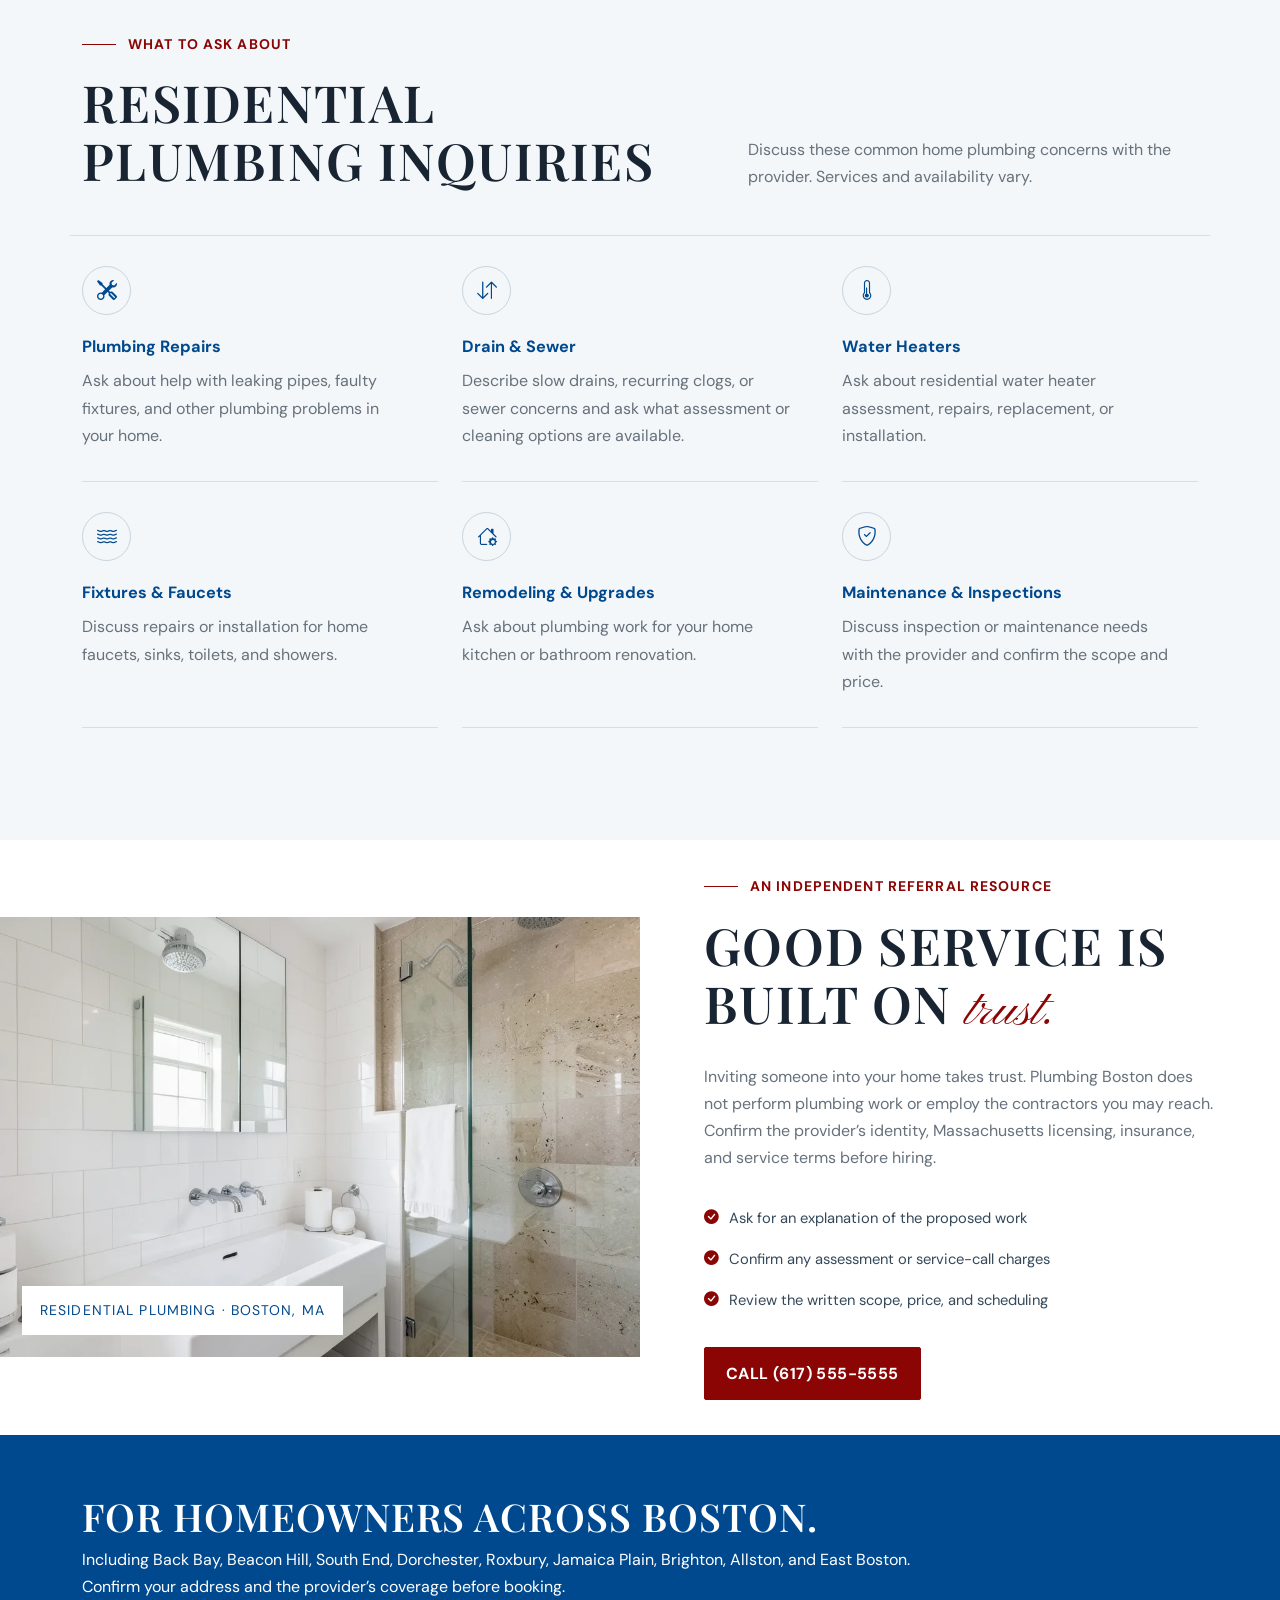
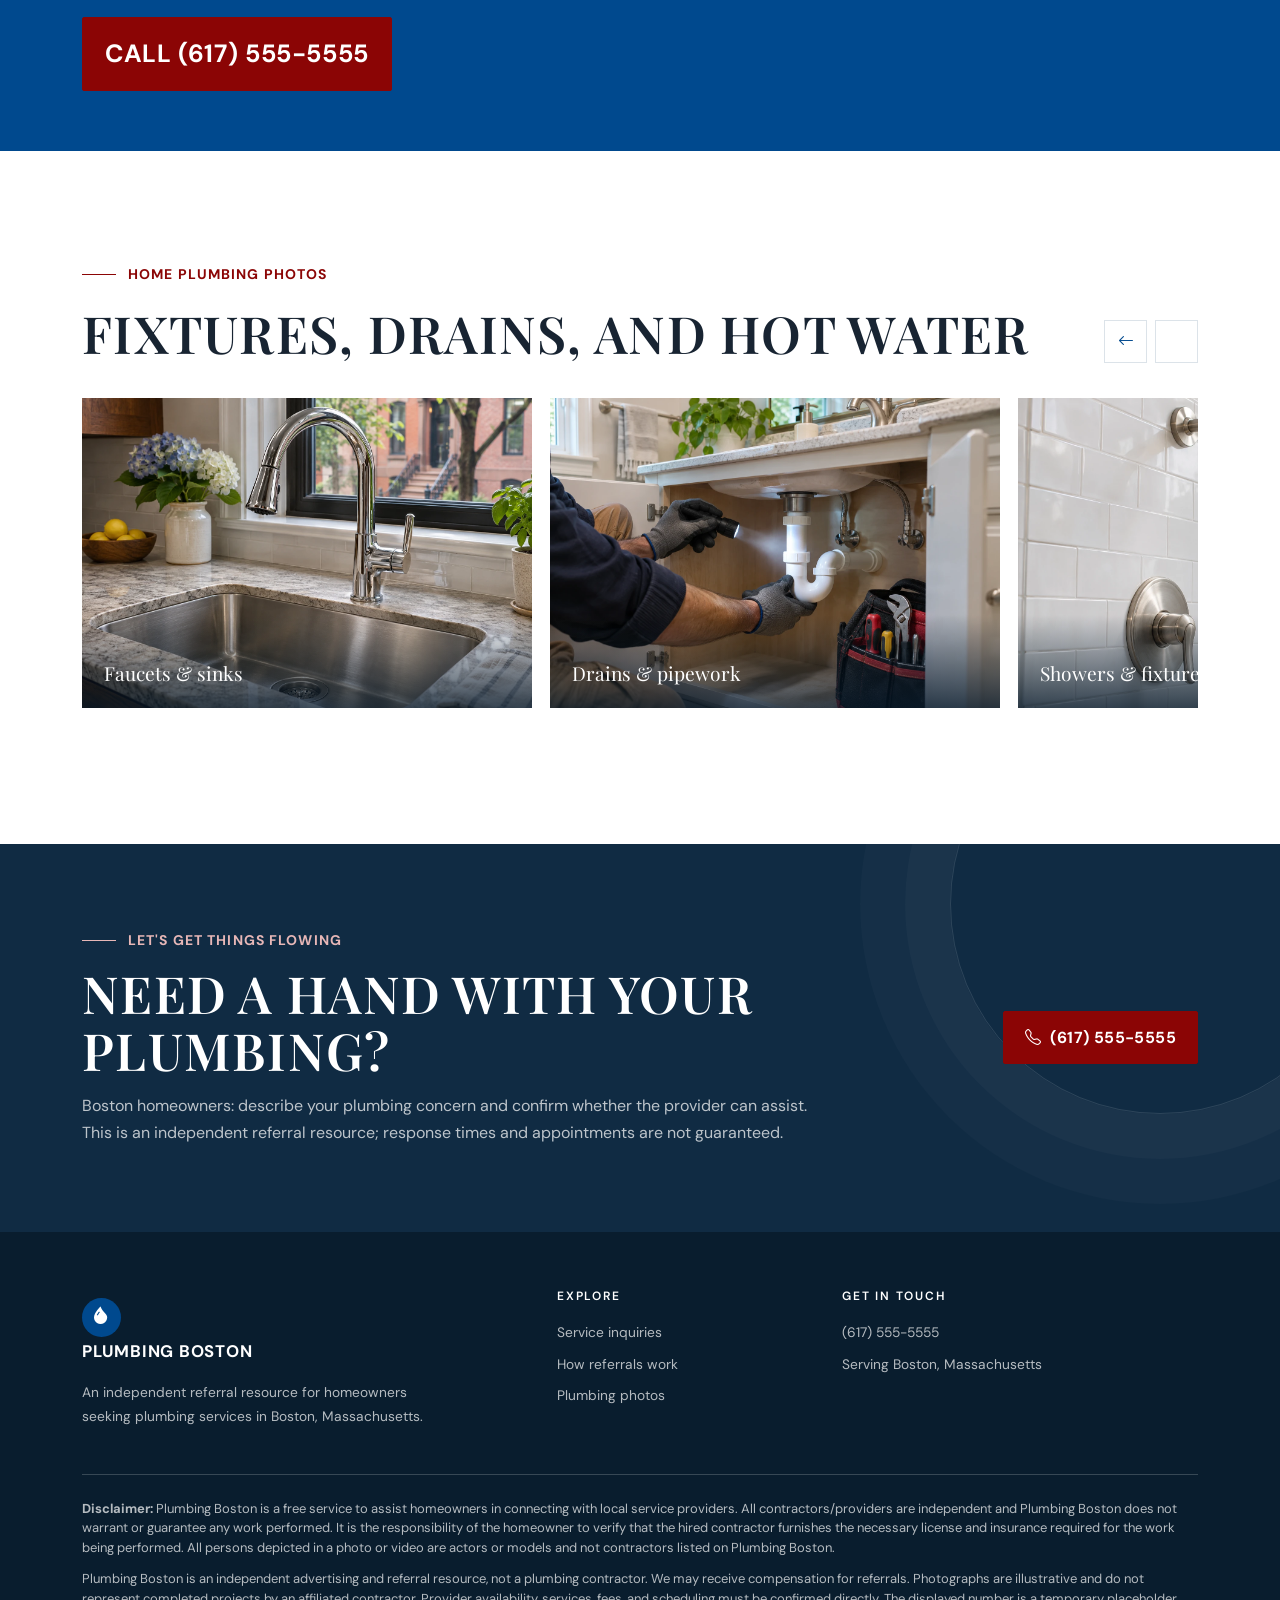
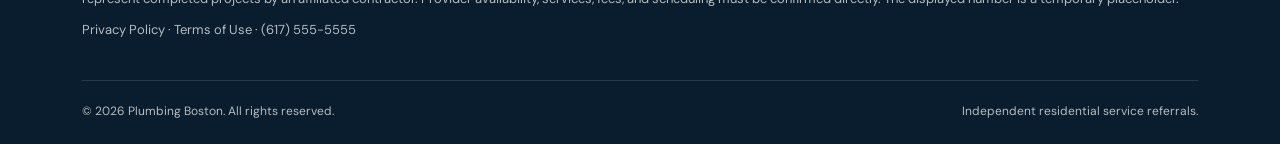
==== commit f9fefef1: "Add files via upload" ====
--- a/index.html
+++ b/index.html
@@ -12,7 +12,7 @@
   <link href="https://cdn.jsdelivr.net/npm/bootstrap@5.3.3/dist/css/bootstrap.min.css" rel="stylesheet">
   <link href="https://cdn.jsdelivr.net/npm/bootstrap-icons@1.11.3/font/bootstrap-icons.min.css" rel="stylesheet">
   
-<link rel="stylesheet" href="css/style.css?v=boston-wrench-logo-2">
+<link rel="stylesheet" href="css/style.css?v=boston-referral-1">
 </head>
 <body>
   <div class="topbar">
@@ -23,7 +23,7 @@
   </div>
   <nav class="navbar navbar-expand-lg" aria-label="Main navigation">
     <div class="container">
-      <a class="brand" href="#home" aria-label="Plumbing Boston home"><img class="plumbing-logo" src="assets/plumbing-boston-wrench-logo.png" alt="Plumbing Boston" width="270" height="76"></a>
+      <a class="brand" href="#home" aria-label="Plumbing Boston home"><span class="brand-icon"><i class="bi bi-droplet-fill"></i></span><span>PLUMBING<br class="d-lg-none"> BOSTON</span></a>
       <button class="navbar-toggler" type="button" data-bs-toggle="collapse" data-bs-target="#mainNav" aria-controls="mainNav" aria-expanded="false" aria-label="Toggle navigation"><i class="bi bi-list"></i></button>
       <div class="collapse navbar-collapse justify-content-end" id="mainNav">
         <ul class="navbar-nav align-items-lg-center me-lg-4">
@@ -136,7 +136,7 @@
     <div class="container">
       <div class="row">
         <div class="col-lg-5">
-          <a class="brand" href="#home"><img class="plumbing-logo" src="assets/plumbing-boston-wrench-logo.png" alt="Plumbing Boston" width="270" height="76"></a>
+          <a class="brand" href="#home"><span class="brand-icon"><i class="bi bi-droplet-fill"></i></span><span>PLUMBING BOSTON</span></a>
           <p class="mt-3" style="max-width:360px">An independent referral resource for homeowners seeking plumbing services in Boston, Massachusetts.</p>
         </div>
         <div class="col-6 col-lg-3 footer-col"><h3>Explore</h3><a href="#services">Service inquiries</a><a href="#about">How referrals work</a><a href="#work">Plumbing photos</a></div>
--- a/css/style.css
+++ b/css/style.css
@@ -99,6 +99,3 @@
 :root{--call-height:84px}body{padding-top:var(--call-height)}.topbar{position:fixed;inset:0 0 auto;z-index:1100;min-height:var(--call-height);letter-spacing:0}.topbar .container{min-height:var(--call-height);gap:18px}.topbar .top-note{font-size:14px;font-weight:700;max-width:310px}.topbar a{font-size:29px;font-weight:700;background:#fff;color:var(--blue);padding:10px 18px;border-radius:5px;white-space:nowrap}.topbar small{font-size:12px}.navbar,.navbar.scrolled{position:sticky;top:var(--call-height);padding:16px 0;background:white;backdrop-filter:none}.call-pill,.btn-red{font-size:16px;letter-spacing:.025em}.hero-local{display:grid;grid-template-columns:1fr 1fr;align-items:center;background:#102b43;color:white;max-width:1700px;margin:auto}.hero-local-copy{padding:clamp(28px,5vw,75px)}.hero-local h1{font-size:clamp(2.6rem,4.6vw,4.7rem);margin:20px 0}.hero-local h2{font-size:clamp(1.5rem,2.3vw,2.2rem);text-transform:none;letter-spacing:0}.hero-local img{display:block;width:100%;height:auto}.hero-local .eyebrow{color:#f2c9c9}.hero-local p{margin:22px 0}.prominent-phone{font-size:25px;padding:15px 22px}.referral-label{font-size:14px;color:#d1dfe9}.call-preparation-note{background:#f4f7f9;border-bottom:1px solid var(--line);padding:30px 0}.call-preparation-note h2{font:700 21px 'DM Sans',sans-serif;text-transform:none;letter-spacing:0}.call-preparation-note p{margin:0;max-width:1050px}.eyebrow,.image-caption{font-size:14px;letter-spacing:.08em}.service-number{display:none}.service-card p{font-size:16px}.about-image{min-height:0;align-self:center}.about-image img{position:static;width:100%;height:auto}.feature-band h2{font-size:clamp(1.7rem,3vw,2.6rem)}.feature-band p{max-width:850px}.ppc-disclaimer{border-top:1px solid #ffffff30;margin-top:30px;padding-top:24px;font-size:13px;line-height:1.5}.ppc-disclaimer p{margin:0 0 12px}.footer .ppc-disclaimer a{display:inline}.reveal-ready .reveal{opacity:1;transform:none}section[id]{scroll-margin-top:210px}.policy-main{max-width:900px;padding:65px 24px;margin:auto}.policy-main h1{font-size:2.8rem}.policy-main h2{font-size:1.5rem;margin-top:30px}a:focus-visible,button:focus-visible{outline:3px solid #e3aa40;outline-offset:4px}
 @media(max-width:991px){.hero-local{grid-template-columns:1fr}.hero-local img{height:auto}.navbar{top:var(--call-height)}.topbar small{display:none}.topbar .top-note{font-size:12px;max-width:230px}.topbar a{font-size:25px}}
 @media(max-width:575px){:root{--call-height:103px}.topbar .container{flex-direction:column;justify-content:center;gap:5px;padding:8px 12px}.topbar .top-note{display:block;max-width:none;text-align:center;font-size:12px}.topbar a{font-size:25px;padding:8px 16px}.hero-local-copy{padding:35px 24px}.hero-local h1{font-size:2.7rem}.prominent-phone{font-size:23px}.navbar .brand{font-size:15px}.navbar .brand br{display:none}}
-
-/* Bounded logo sizes on light header and dark footer */
-.brand .plumbing-logo{display:block;width:270px;max-width:35vw;height:auto;max-height:76px;object-fit:contain}.footer .brand{display:inline-flex}.footer .plumbing-logo{width:290px;max-width:100%;max-height:90px;filter:brightness(0) invert(95%) sepia(12%) saturate(240%)}@media(max-width:575px){.brand .plumbing-logo{width:210px;max-width:65vw;max-height:62px}.footer .plumbing-logo{width:260px;max-width:100%;max-height:80px}}
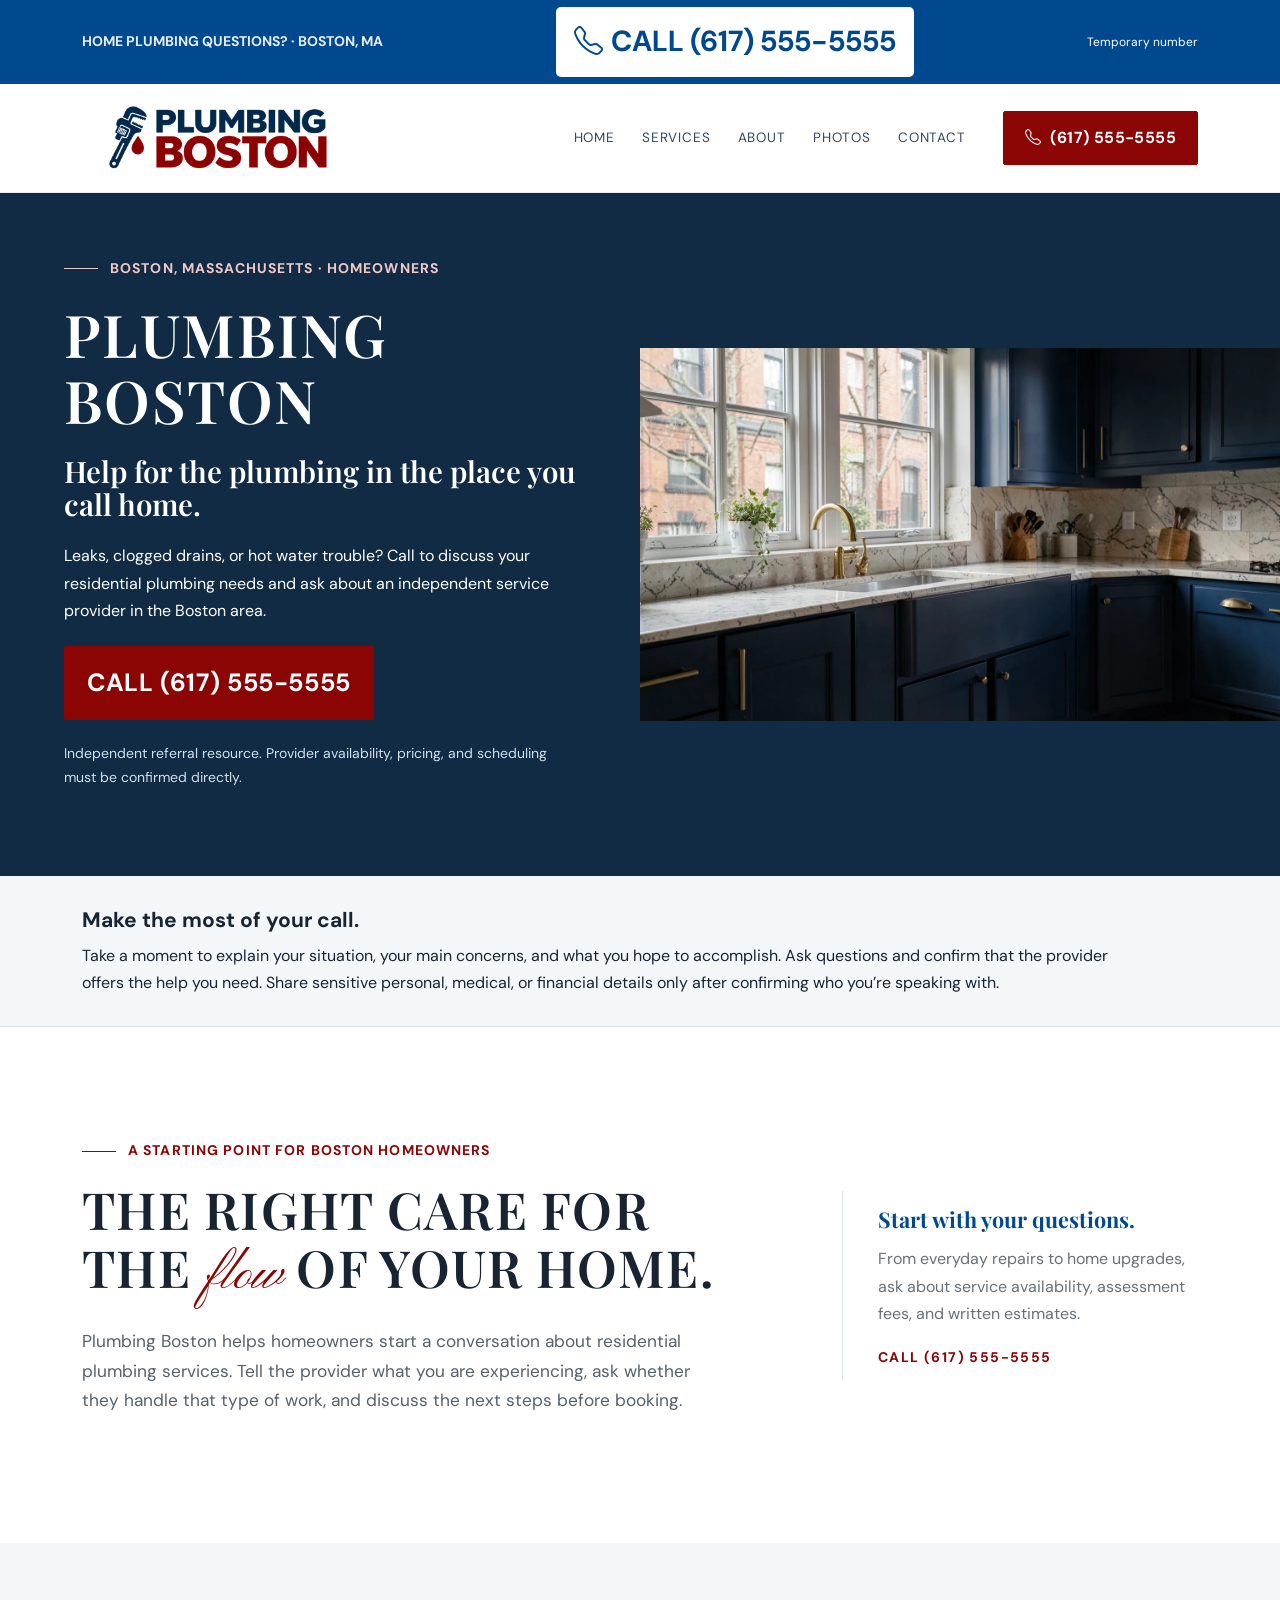
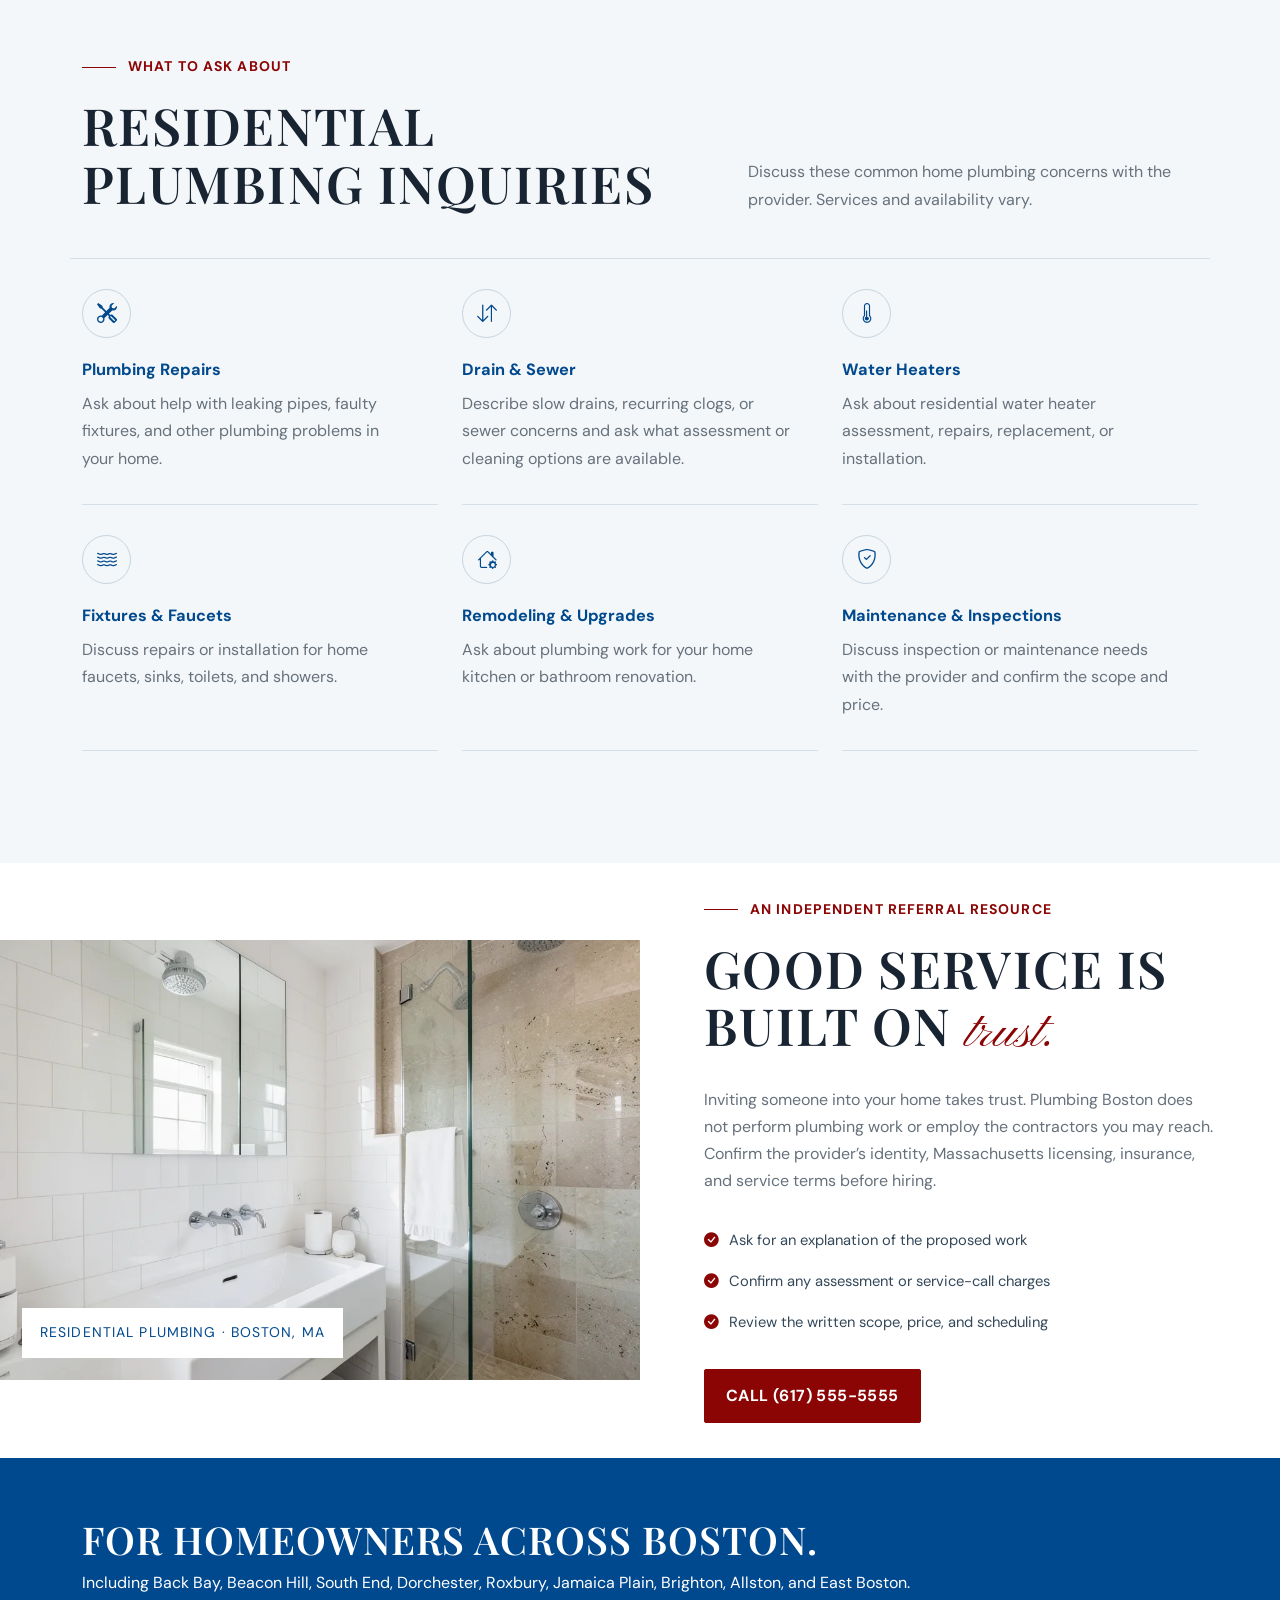
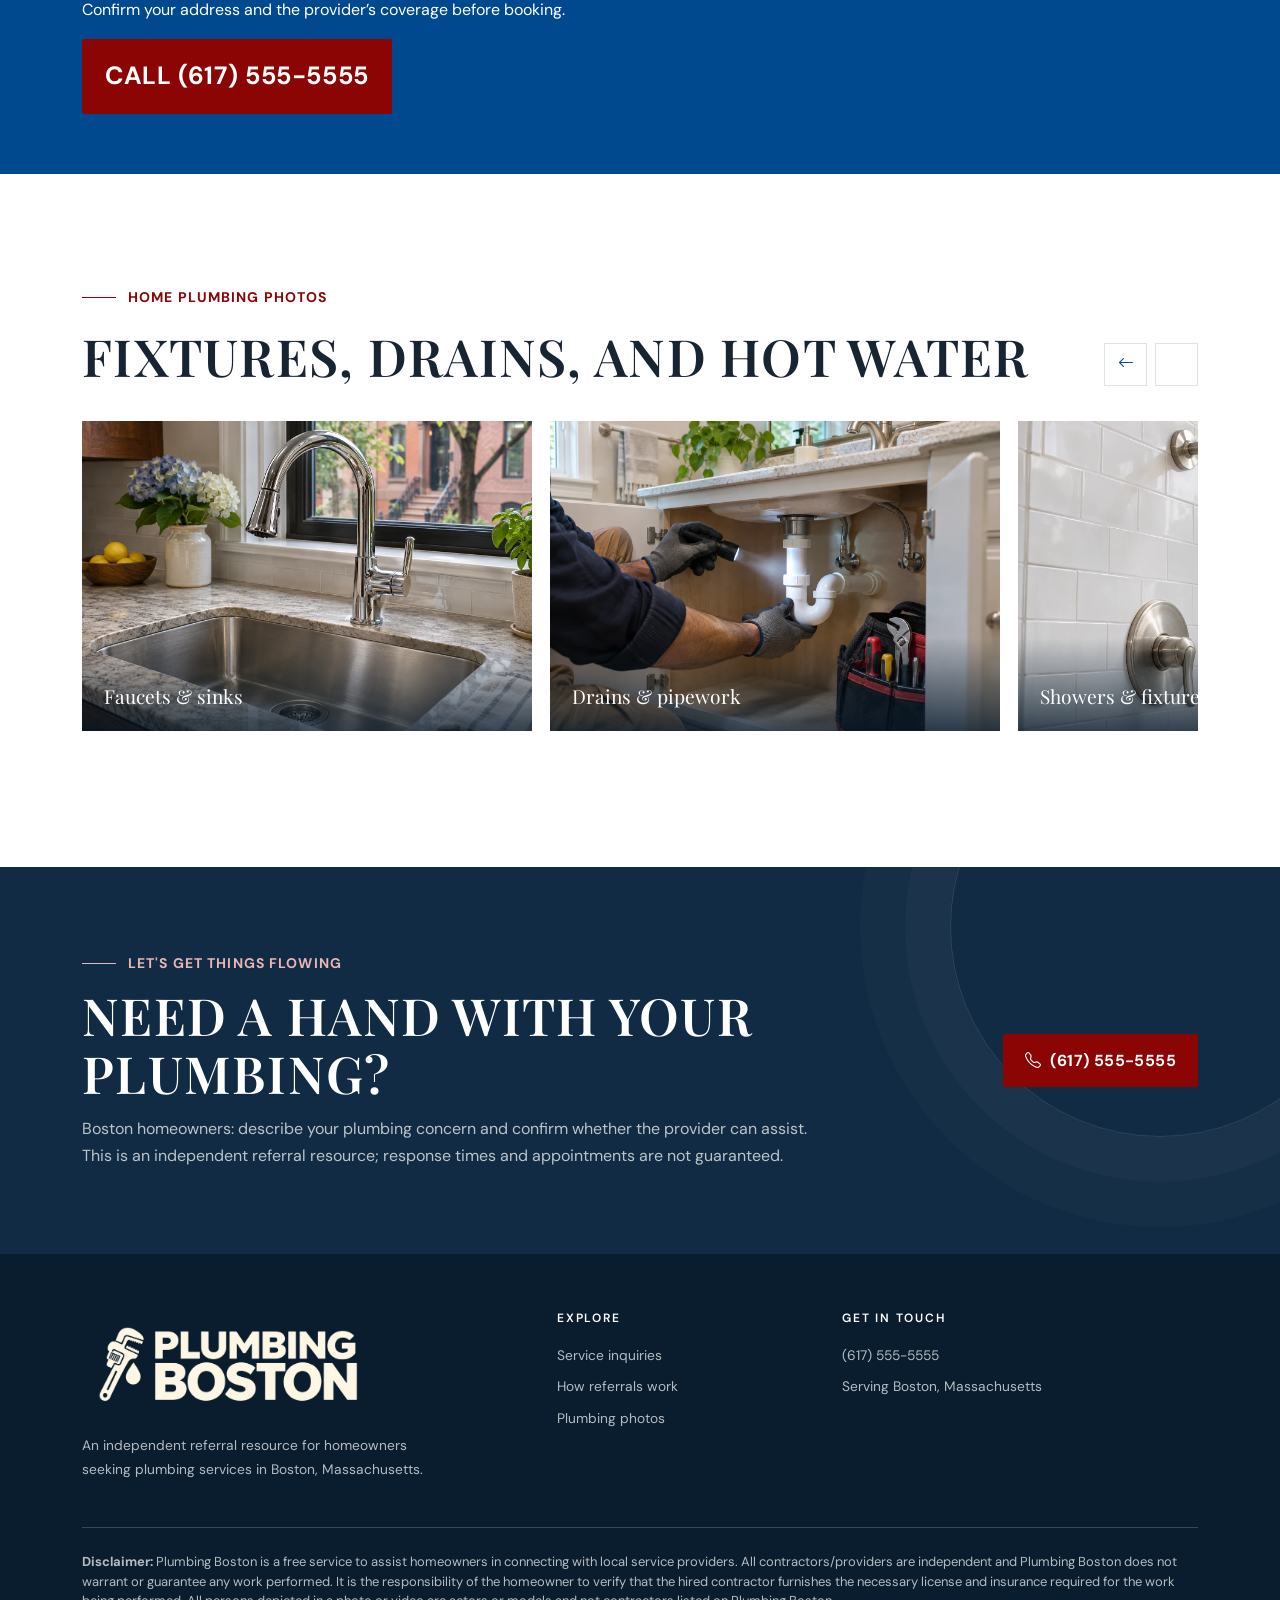
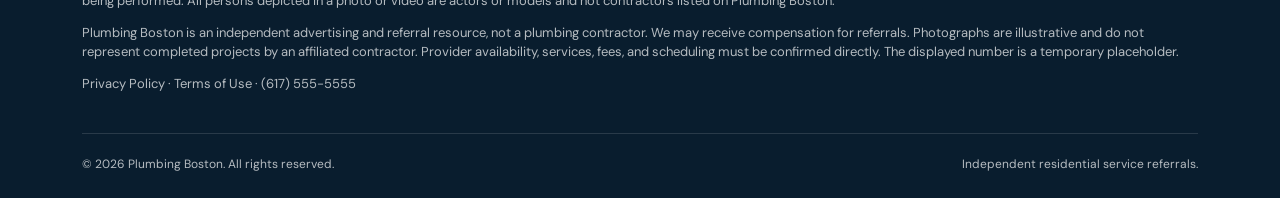
==== commit a644ae6a: "Add files via upload" ====
--- a/index.html
+++ b/index.html
@@ -12,7 +12,7 @@
   <link href="https://cdn.jsdelivr.net/npm/bootstrap@5.3.3/dist/css/bootstrap.min.css" rel="stylesheet">
   <link href="https://cdn.jsdelivr.net/npm/bootstrap-icons@1.11.3/font/bootstrap-icons.min.css" rel="stylesheet">
   
-<link rel="stylesheet" href="css/style.css?v=boston-referral-1">
+<link rel="stylesheet" href="css/style.css?v=boston-wrench-logo-2">
 </head>
 <body>
   <div class="topbar">
@@ -23,7 +23,7 @@
   </div>
   <nav class="navbar navbar-expand-lg" aria-label="Main navigation">
     <div class="container">
-      <a class="brand" href="#home" aria-label="Plumbing Boston home"><span class="brand-icon"><i class="bi bi-droplet-fill"></i></span><span>PLUMBING<br class="d-lg-none"> BOSTON</span></a>
+      <a class="brand" href="#home" aria-label="Plumbing Boston home"><img class="plumbing-logo" src="assets/plumbing-boston-wrench-logo.png" alt="Plumbing Boston" width="270" height="76"></a>
       <button class="navbar-toggler" type="button" data-bs-toggle="collapse" data-bs-target="#mainNav" aria-controls="mainNav" aria-expanded="false" aria-label="Toggle navigation"><i class="bi bi-list"></i></button>
       <div class="collapse navbar-collapse justify-content-end" id="mainNav">
         <ul class="navbar-nav align-items-lg-center me-lg-4">
@@ -136,7 +136,7 @@
     <div class="container">
       <div class="row">
         <div class="col-lg-5">
-          <a class="brand" href="#home"><span class="brand-icon"><i class="bi bi-droplet-fill"></i></span><span>PLUMBING BOSTON</span></a>
+          <a class="brand" href="#home"><img class="plumbing-logo" src="assets/plumbing-boston-wrench-logo.png" alt="Plumbing Boston" width="270" height="76"></a>
           <p class="mt-3" style="max-width:360px">An independent referral resource for homeowners seeking plumbing services in Boston, Massachusetts.</p>
         </div>
         <div class="col-6 col-lg-3 footer-col"><h3>Explore</h3><a href="#services">Service inquiries</a><a href="#about">How referrals work</a><a href="#work">Plumbing photos</a></div>
--- a/css/style.css
+++ b/css/style.css
@@ -99,3 +99,6 @@
 :root{--call-height:84px}body{padding-top:var(--call-height)}.topbar{position:fixed;inset:0 0 auto;z-index:1100;min-height:var(--call-height);letter-spacing:0}.topbar .container{min-height:var(--call-height);gap:18px}.topbar .top-note{font-size:14px;font-weight:700;max-width:310px}.topbar a{font-size:29px;font-weight:700;background:#fff;color:var(--blue);padding:10px 18px;border-radius:5px;white-space:nowrap}.topbar small{font-size:12px}.navbar,.navbar.scrolled{position:sticky;top:var(--call-height);padding:16px 0;background:white;backdrop-filter:none}.call-pill,.btn-red{font-size:16px;letter-spacing:.025em}.hero-local{display:grid;grid-template-columns:1fr 1fr;align-items:center;background:#102b43;color:white;max-width:1700px;margin:auto}.hero-local-copy{padding:clamp(28px,5vw,75px)}.hero-local h1{font-size:clamp(2.6rem,4.6vw,4.7rem);margin:20px 0}.hero-local h2{font-size:clamp(1.5rem,2.3vw,2.2rem);text-transform:none;letter-spacing:0}.hero-local img{display:block;width:100%;height:auto}.hero-local .eyebrow{color:#f2c9c9}.hero-local p{margin:22px 0}.prominent-phone{font-size:25px;padding:15px 22px}.referral-label{font-size:14px;color:#d1dfe9}.call-preparation-note{background:#f4f7f9;border-bottom:1px solid var(--line);padding:30px 0}.call-preparation-note h2{font:700 21px 'DM Sans',sans-serif;text-transform:none;letter-spacing:0}.call-preparation-note p{margin:0;max-width:1050px}.eyebrow,.image-caption{font-size:14px;letter-spacing:.08em}.service-number{display:none}.service-card p{font-size:16px}.about-image{min-height:0;align-self:center}.about-image img{position:static;width:100%;height:auto}.feature-band h2{font-size:clamp(1.7rem,3vw,2.6rem)}.feature-band p{max-width:850px}.ppc-disclaimer{border-top:1px solid #ffffff30;margin-top:30px;padding-top:24px;font-size:13px;line-height:1.5}.ppc-disclaimer p{margin:0 0 12px}.footer .ppc-disclaimer a{display:inline}.reveal-ready .reveal{opacity:1;transform:none}section[id]{scroll-margin-top:210px}.policy-main{max-width:900px;padding:65px 24px;margin:auto}.policy-main h1{font-size:2.8rem}.policy-main h2{font-size:1.5rem;margin-top:30px}a:focus-visible,button:focus-visible{outline:3px solid #e3aa40;outline-offset:4px}
 @media(max-width:991px){.hero-local{grid-template-columns:1fr}.hero-local img{height:auto}.navbar{top:var(--call-height)}.topbar small{display:none}.topbar .top-note{font-size:12px;max-width:230px}.topbar a{font-size:25px}}
 @media(max-width:575px){:root{--call-height:103px}.topbar .container{flex-direction:column;justify-content:center;gap:5px;padding:8px 12px}.topbar .top-note{display:block;max-width:none;text-align:center;font-size:12px}.topbar a{font-size:25px;padding:8px 16px}.hero-local-copy{padding:35px 24px}.hero-local h1{font-size:2.7rem}.prominent-phone{font-size:23px}.navbar .brand{font-size:15px}.navbar .brand br{display:none}}
+
+/* Bounded logo sizes on light header and dark footer */
+.brand .plumbing-logo{display:block;width:270px;max-width:35vw;height:auto;max-height:76px;object-fit:contain}.footer .brand{display:inline-flex}.footer .plumbing-logo{width:290px;max-width:100%;max-height:90px;filter:brightness(0) invert(95%) sepia(12%) saturate(240%)}@media(max-width:575px){.brand .plumbing-logo{width:210px;max-width:65vw;max-height:62px}.footer .plumbing-logo{width:260px;max-width:100%;max-height:80px}}
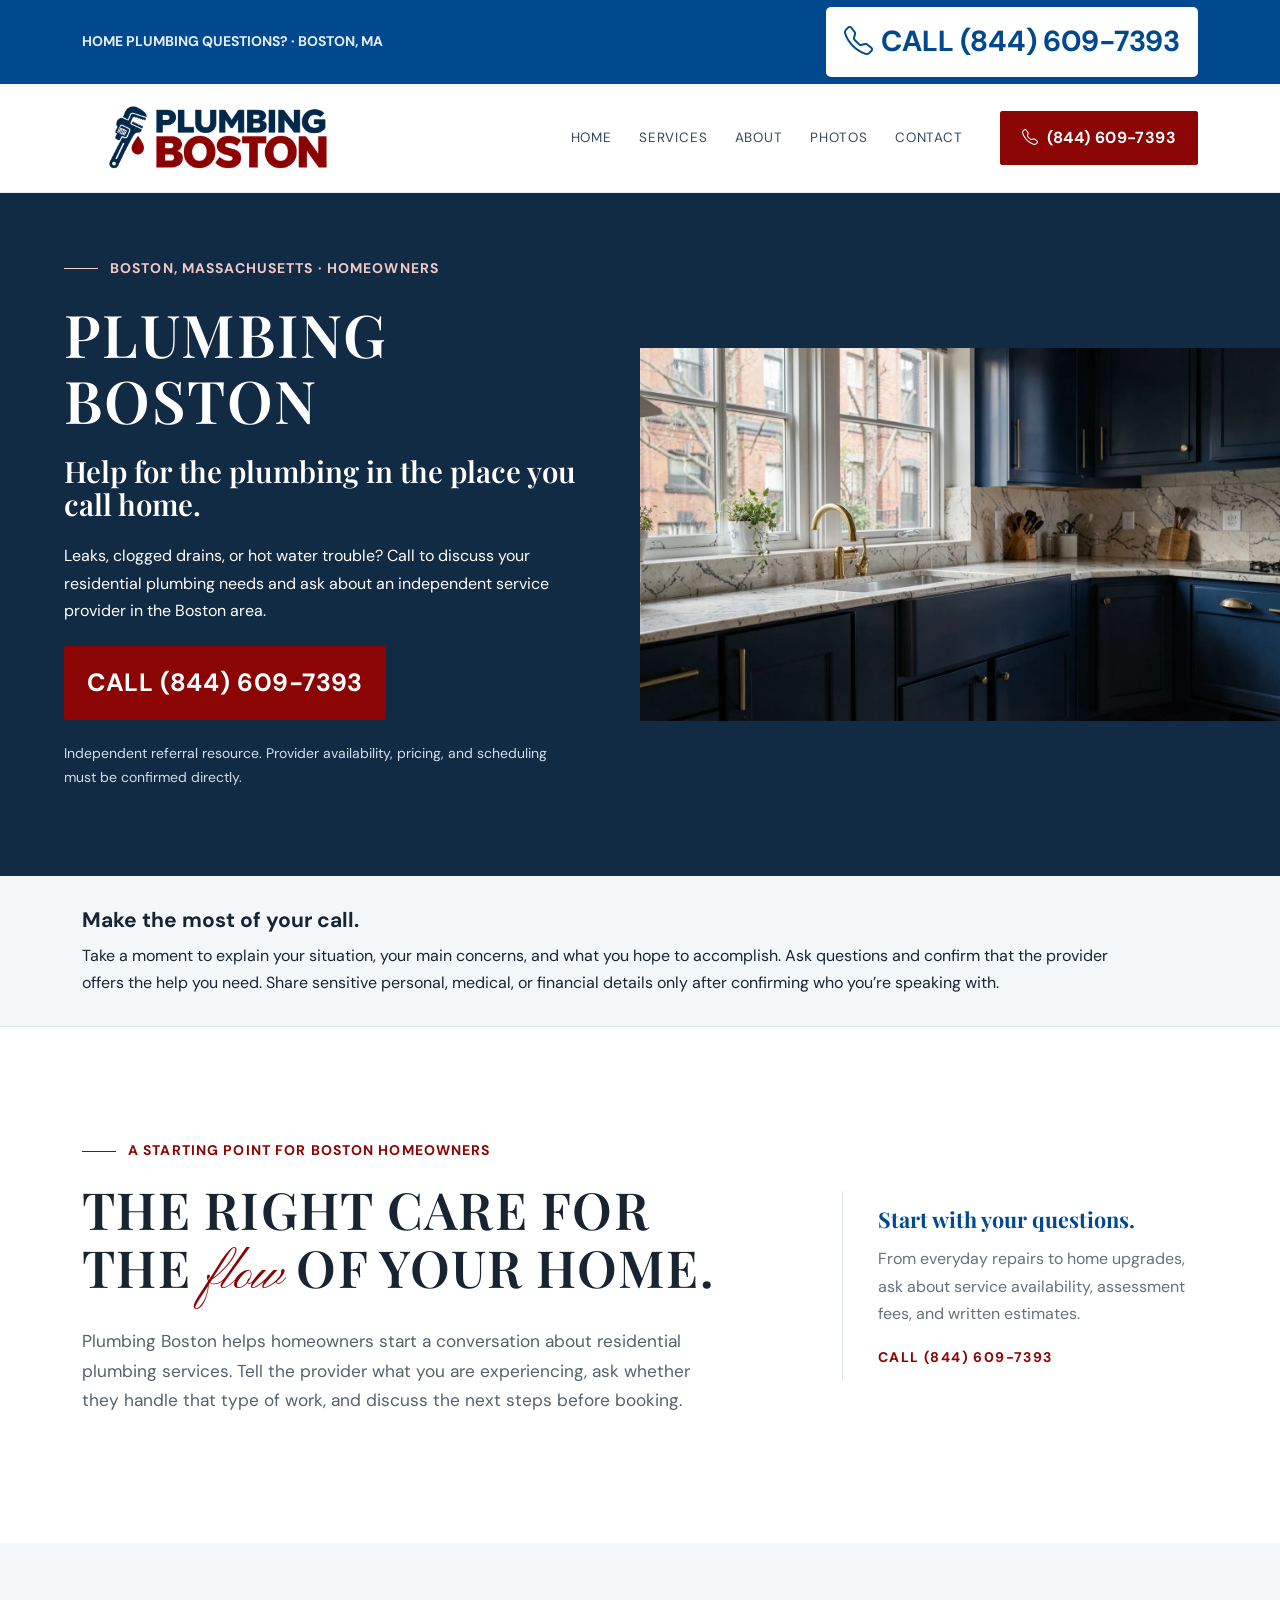
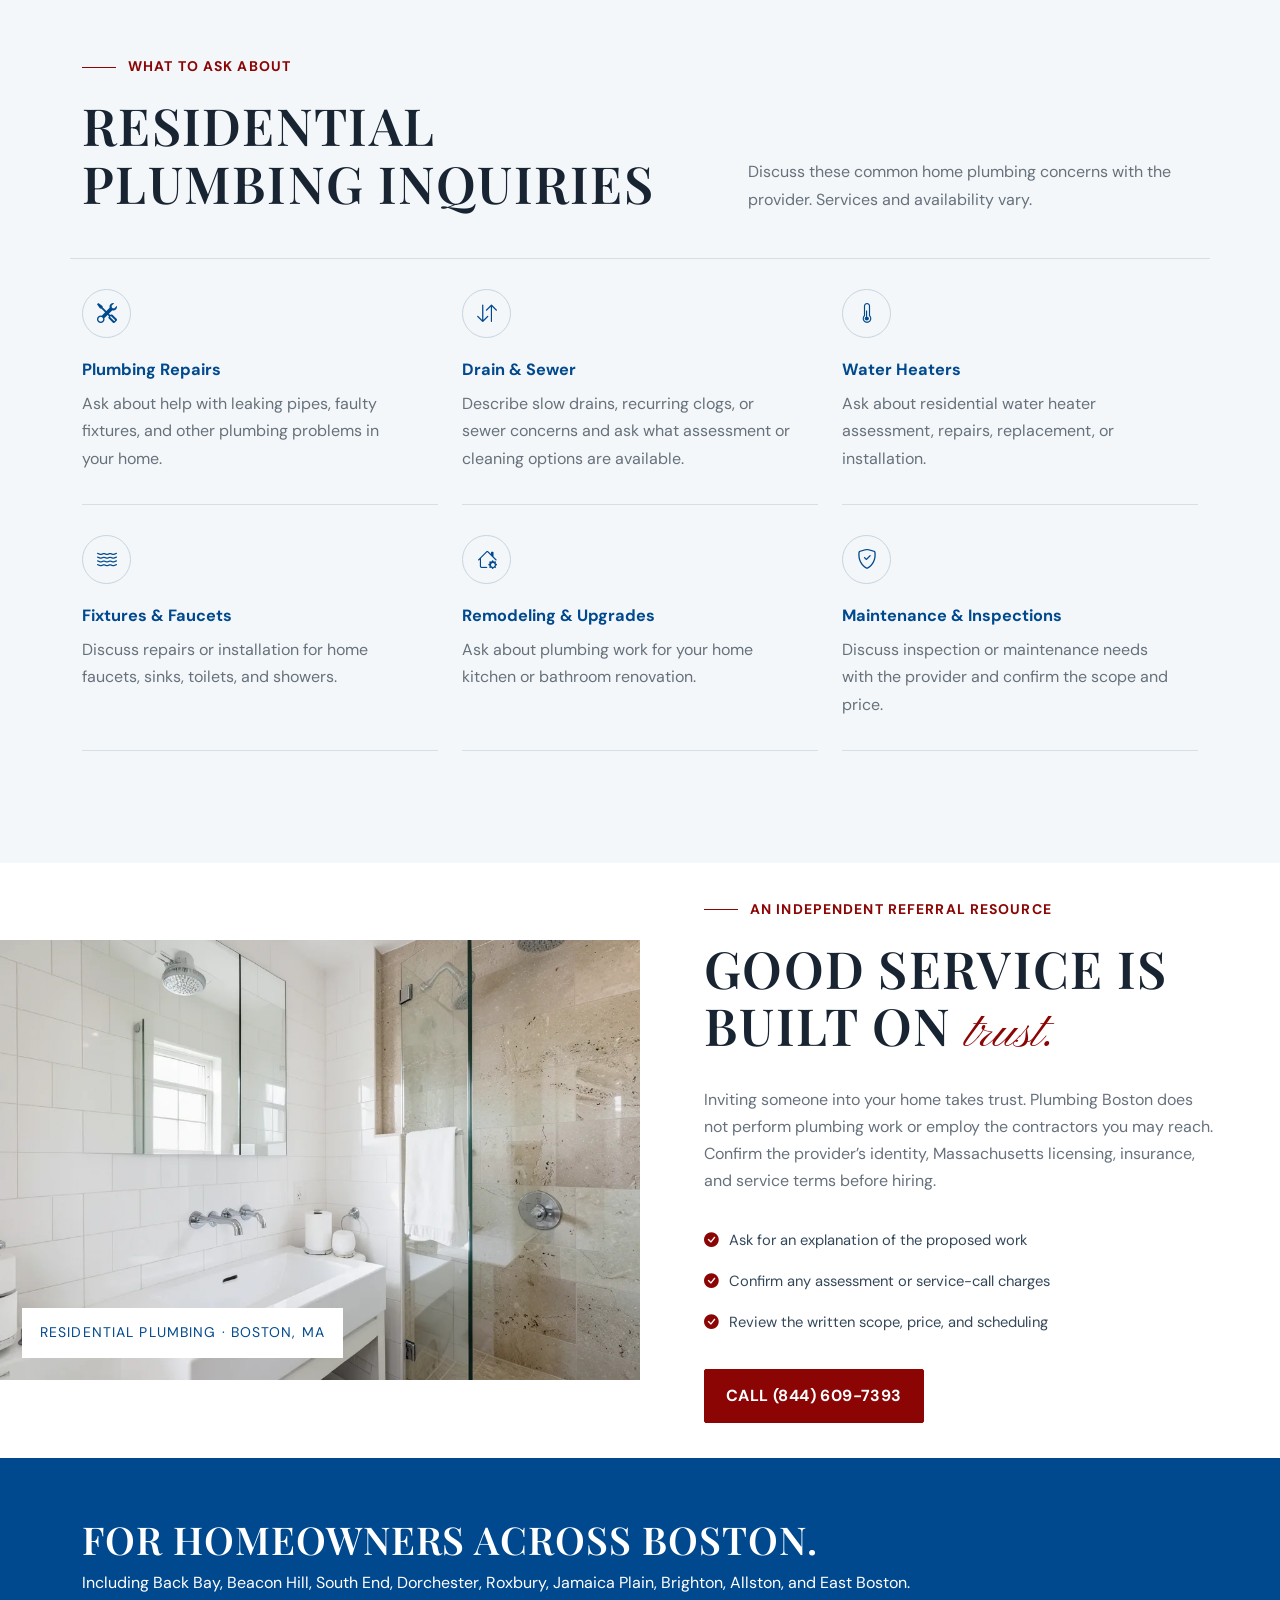
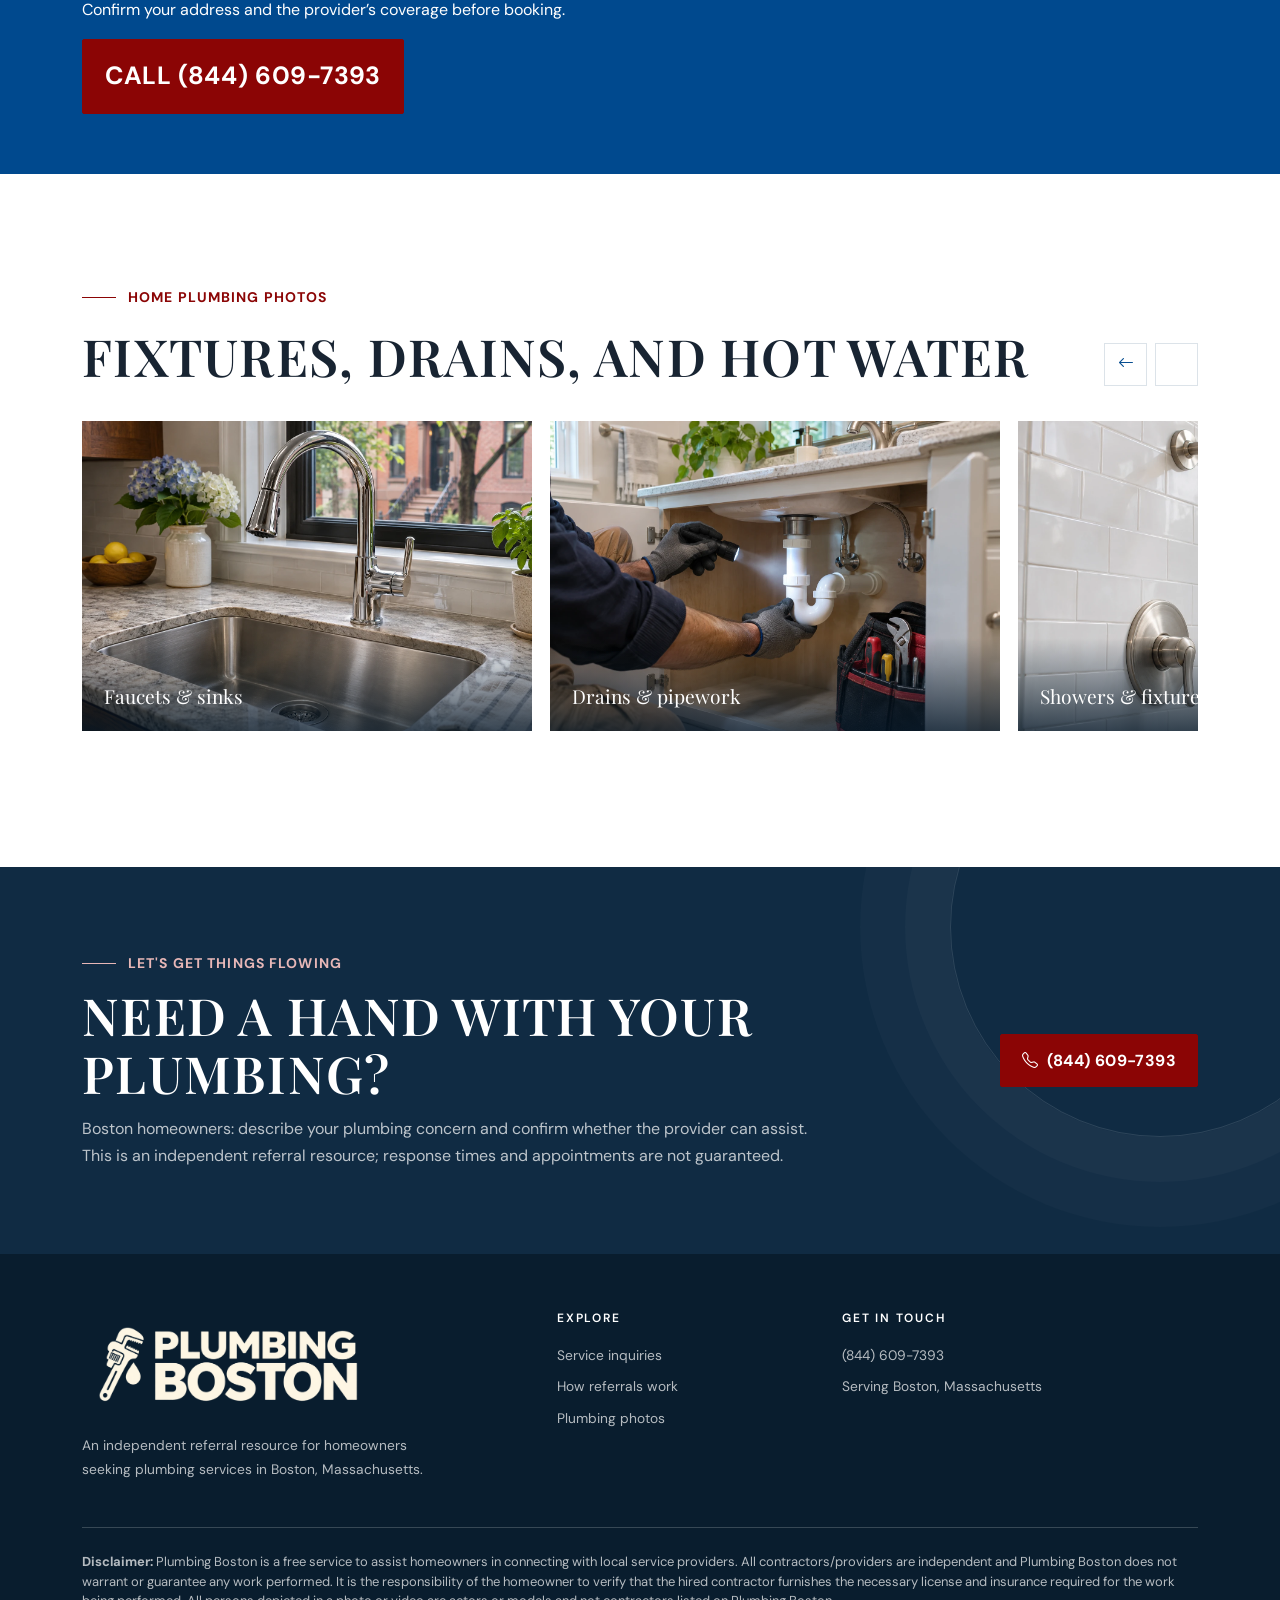
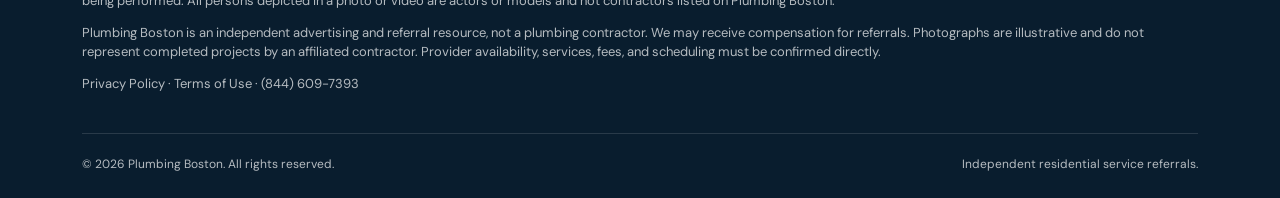
==== commit 11e7d5fd: "Add files via upload" ====
--- a/index.html
+++ b/index.html
@@ -4,7 +4,7 @@
   <meta charset="utf-8">
   <meta name="viewport" content="width=device-width, initial-scale=1">
   <meta name="theme-color" content="#00498e">
-  <meta name="description" content="Plumbing Boston is an independent residential plumbing referral resource for Boston, Massachusetts. Call (617) 555-5555 to discuss your home plumbing needs.">
+  <meta name="description" content="Plumbing Boston is an independent residential plumbing referral resource for Boston, Massachusetts. Call (844) 609-7393 to discuss your home plumbing needs.">
   <title>Plumbing Boston | Plumbing Services in Boston, MA</title>
   <link rel="preconnect" href="https://fonts.googleapis.com">
   <link rel="preconnect" href="https://fonts.gstatic.com" crossorigin>
@@ -18,7 +18,7 @@
   <div class="topbar">
     <div class="container">
       <span class="top-note">HOME PLUMBING QUESTIONS? · BOSTON, MA</span>
-      <a href="tel:+16175555555"><i class="bi bi-telephone me-2"></i>CALL (617) 555-5555</a><small>Temporary number</small>
+      <a href="tel:+18446097393"><i class="bi bi-telephone me-2"></i>CALL (844) 609-7393</a>
     </div>
   </div>
   <nav class="navbar navbar-expand-lg" aria-label="Main navigation">
@@ -33,13 +33,13 @@
           <li class="nav-item"><a class="nav-link" href="#work">PHOTOS</a></li>
           <li class="nav-item"><a class="nav-link" href="#contact">CONTACT</a></li>
         </ul>
-        <a class="call-pill" href="tel:+16175555555"><i class="bi bi-telephone"></i> (617) 555-5555</a>
+        <a class="call-pill" href="tel:+18446097393"><i class="bi bi-telephone"></i> (844) 609-7393</a>
       </div>
     </div>
   </nav>
 
   <main>
-<section class="hero-local" id="home"><div class="hero-local-copy"><span class="eyebrow">BOSTON, MASSACHUSETTS · HOMEOWNERS</span><h1>Plumbing Boston</h1><h2>Help for the plumbing in the place you call home.</h2><p>Leaks, clogged drains, or hot water trouble? Call to discuss your residential plumbing needs and ask about an independent service provider in the Boston area.</p><a class="btn-red prominent-phone" href="tel:+16175555555">Call (617) 555-5555</a><p class="referral-label">Independent referral resource. Provider availability, pricing, and scheduling must be confirmed directly.</p></div><img src="assets/img-1.webp" alt="Kitchen sink and faucet in a Boston-style home" fetchpriority="high"></section><aside class="call-preparation-note"><div class="container"><h2>Make the most of your call.</h2><p>Take a moment to explain your situation, your main concerns, and what you hope to accomplish. Ask questions and confirm that the provider offers the help you need. Share sensitive personal, medical, or financial details only after confirming who you’re speaking with.</p></div></aside>
+<section class="hero-local" id="home"><div class="hero-local-copy"><span class="eyebrow">BOSTON, MASSACHUSETTS · HOMEOWNERS</span><h1>Plumbing Boston</h1><h2>Help for the plumbing in the place you call home.</h2><p>Leaks, clogged drains, or hot water trouble? Call to discuss your residential plumbing needs and ask about an independent service provider in the Boston area.</p><a class="btn-red prominent-phone" href="tel:+18446097393">Call (844) 609-7393</a><p class="referral-label">Independent referral resource. Provider availability, pricing, and scheduling must be confirmed directly.</p></div><img src="assets/img-1.webp" alt="Kitchen sink and faucet in a Boston-style home" fetchpriority="high"></section><aside class="call-preparation-note"><div class="container"><h2>Make the most of your call.</h2><p>Take a moment to explain your situation, your main concerns, and what you hope to accomplish. Ask questions and confirm that the provider offers the help you need. Share sensitive personal, medical, or financial details only after confirming who you’re speaking with.</p></div></aside>
     <section class="intro section-pad">
       <div class="container">
         <div class="row align-items-center gy-4">
@@ -52,7 +52,7 @@
             <div class="intro-aside">
               <strong>Start with your questions.</strong>
               From everyday repairs to home upgrades, ask about service availability, assessment fees, and written estimates.
-              <div class="mt-3"><a class="text-uppercase fw-bold small" style="color:var(--red);letter-spacing:.1em" href="tel:+16175555555">Call (617) 555-5555 </a></div>
+              <div class="mt-3"><a class="text-uppercase fw-bold small" style="color:var(--red);letter-spacing:.1em" href="tel:+18446097393">Call (844) 609-7393 </a></div>
             </div>
           </div>
         </div>
@@ -91,12 +91,12 @@
             <li><i class="bi bi-check-circle-fill"></i>Confirm any assessment or service-call charges</li>
             <li><i class="bi bi-check-circle-fill"></i>Review the written scope, price, and scheduling</li>
           </ul>
-          <a href="tel:+16175555555" class="btn-red">Call (617) 555-5555 </a>
+          <a href="tel:+18446097393" class="btn-red">Call (844) 609-7393 </a>
         </div>
       </div>
     </section>
 
-    <section class="feature-band"><div class="container"><h2>For homeowners across Boston.</h2><p>Including Back Bay, Beacon Hill, South End, Dorchester, Roxbury, Jamaica Plain, Brighton, Allston, and East Boston. Confirm your address and the provider’s coverage before booking.</p><a class="btn-red prominent-phone" href="tel:+16175555555">Call (617) 555-5555</a></div></section>
+    <section class="feature-band"><div class="container"><h2>For homeowners across Boston.</h2><p>Including Back Bay, Beacon Hill, South End, Dorchester, Roxbury, Jamaica Plain, Brighton, Allston, and East Boston. Confirm your address and the provider’s coverage before booking.</p><a class="btn-red prominent-phone" href="tel:+18446097393">Call (844) 609-7393</a></div></section>
 
     <section class="gallery section-pad" id="work">
       <div class="container">
@@ -125,7 +125,7 @@
             <p>Boston homeowners: describe your plumbing concern and confirm whether the provider can assist. This is an independent referral resource; response times and appointments are not guaranteed.</p>
           </div>
           <div class="col-lg-4 text-lg-end reveal">
-            <a href="tel:+16175555555" class="btn-red"><i class="bi bi-telephone"></i> (617) 555-5555</a>
+            <a href="tel:+18446097393" class="btn-red"><i class="bi bi-telephone"></i> (844) 609-7393</a>
           </div>
         </div>
       </div>
@@ -140,9 +140,9 @@
           <p class="mt-3" style="max-width:360px">An independent referral resource for homeowners seeking plumbing services in Boston, Massachusetts.</p>
         </div>
         <div class="col-6 col-lg-3 footer-col"><h3>Explore</h3><a href="#services">Service inquiries</a><a href="#about">How referrals work</a><a href="#work">Plumbing photos</a></div>
-        <div class="col-6 col-lg-4 footer-col"><h3>Get in touch</h3><a href="tel:+16175555555">(617) 555-5555</a><a href="#contact">Serving Boston, Massachusetts</a></div>
+        <div class="col-6 col-lg-4 footer-col"><h3>Get in touch</h3><a href="tel:+18446097393">(844) 609-7393</a><a href="#contact">Serving Boston, Massachusetts</a></div>
       </div>
-<div class="ppc-disclaimer"><p><strong>Disclaimer:</strong> Plumbing Boston is a free service to assist homeowners in connecting with local service providers. All contractors/providers are independent and Plumbing Boston does not warrant or guarantee any work performed. It is the responsibility of the homeowner to verify that the hired contractor furnishes the necessary license and insurance required for the work being performed. All persons depicted in a photo or video are actors or models and not contractors listed on Plumbing Boston.</p><p>Plumbing Boston is an independent advertising and referral resource, not a plumbing contractor. We may receive compensation for referrals. Photographs are illustrative and do not represent completed projects by an affiliated contractor. Provider availability, services, fees, and scheduling must be confirmed directly. The displayed number is a temporary placeholder.</p><p><a href="privacy.html">Privacy Policy</a> · <a href="terms.html">Terms of Use</a> · <a href="tel:+16175555555">(617) 555-5555</a></p></div>
+<div class="ppc-disclaimer"><p><strong>Disclaimer:</strong> Plumbing Boston is a free service to assist homeowners in connecting with local service providers. All contractors/providers are independent and Plumbing Boston does not warrant or guarantee any work performed. It is the responsibility of the homeowner to verify that the hired contractor furnishes the necessary license and insurance required for the work being performed. All persons depicted in a photo or video are actors or models and not contractors listed on Plumbing Boston.</p><p>Plumbing Boston is an independent advertising and referral resource, not a plumbing contractor. We may receive compensation for referrals. Photographs are illustrative and do not represent completed projects by an affiliated contractor. Provider availability, services, fees, and scheduling must be confirmed directly.</p><p><a href="privacy.html">Privacy Policy</a> · <a href="terms.html">Terms of Use</a> · <a href="tel:+18446097393">(844) 609-7393</a></p></div>
       <div class="footer-bottom d-flex flex-column flex-md-row justify-content-between gap-2">
         <span>© 2026 Plumbing Boston. All rights reserved.</span>
         <span>Independent residential service referrals.</span>
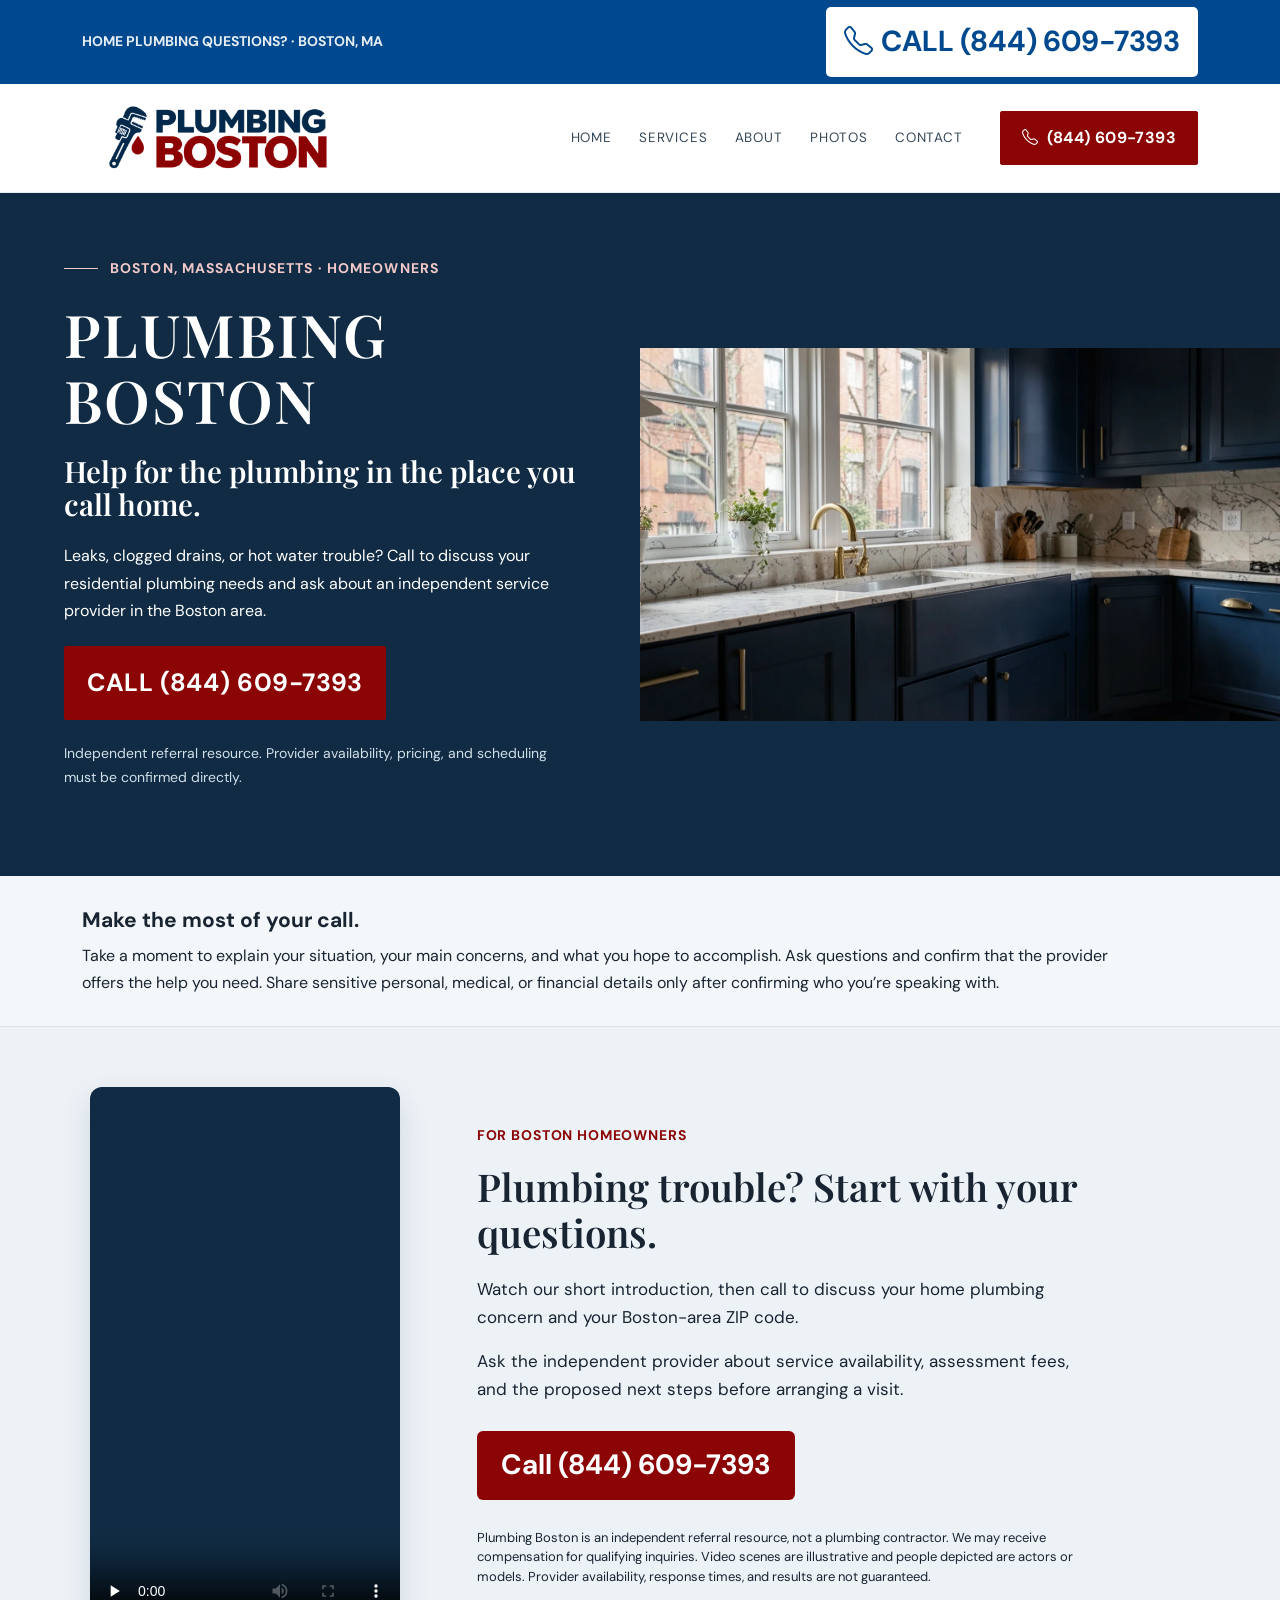
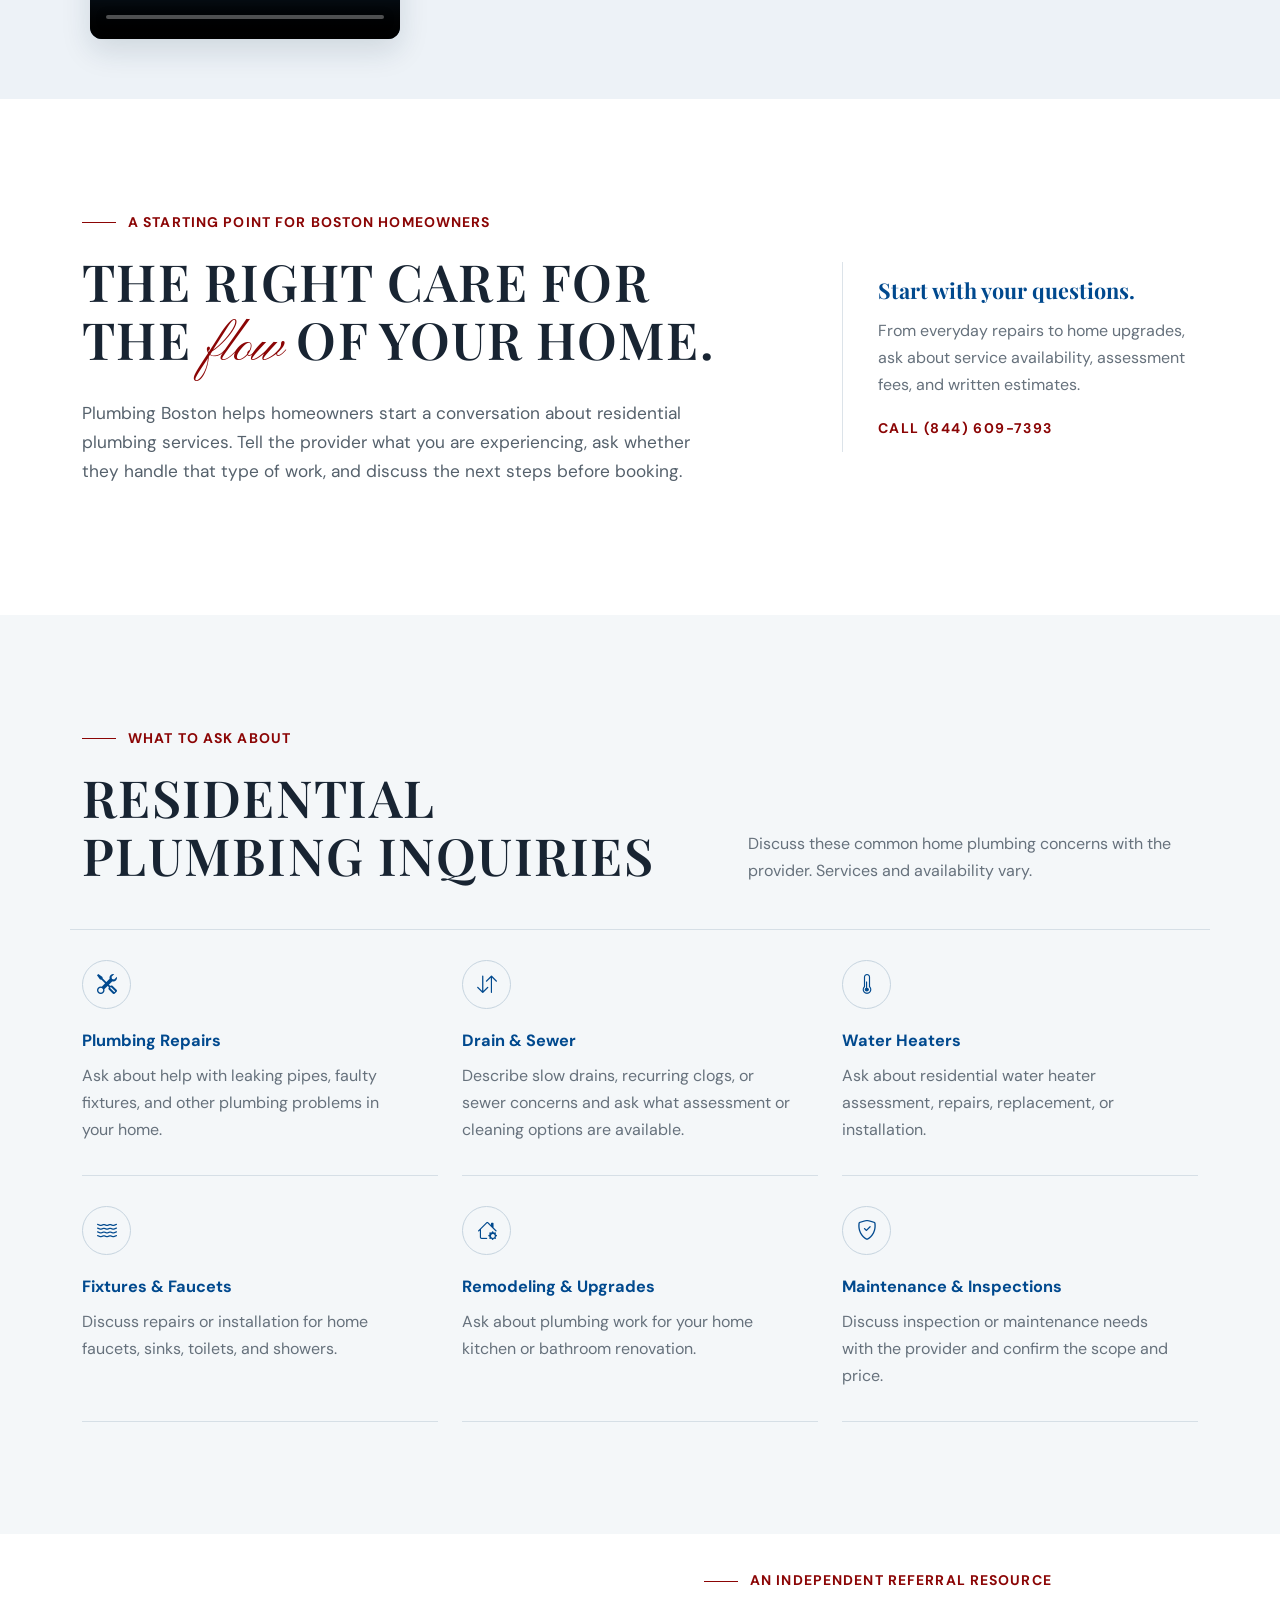
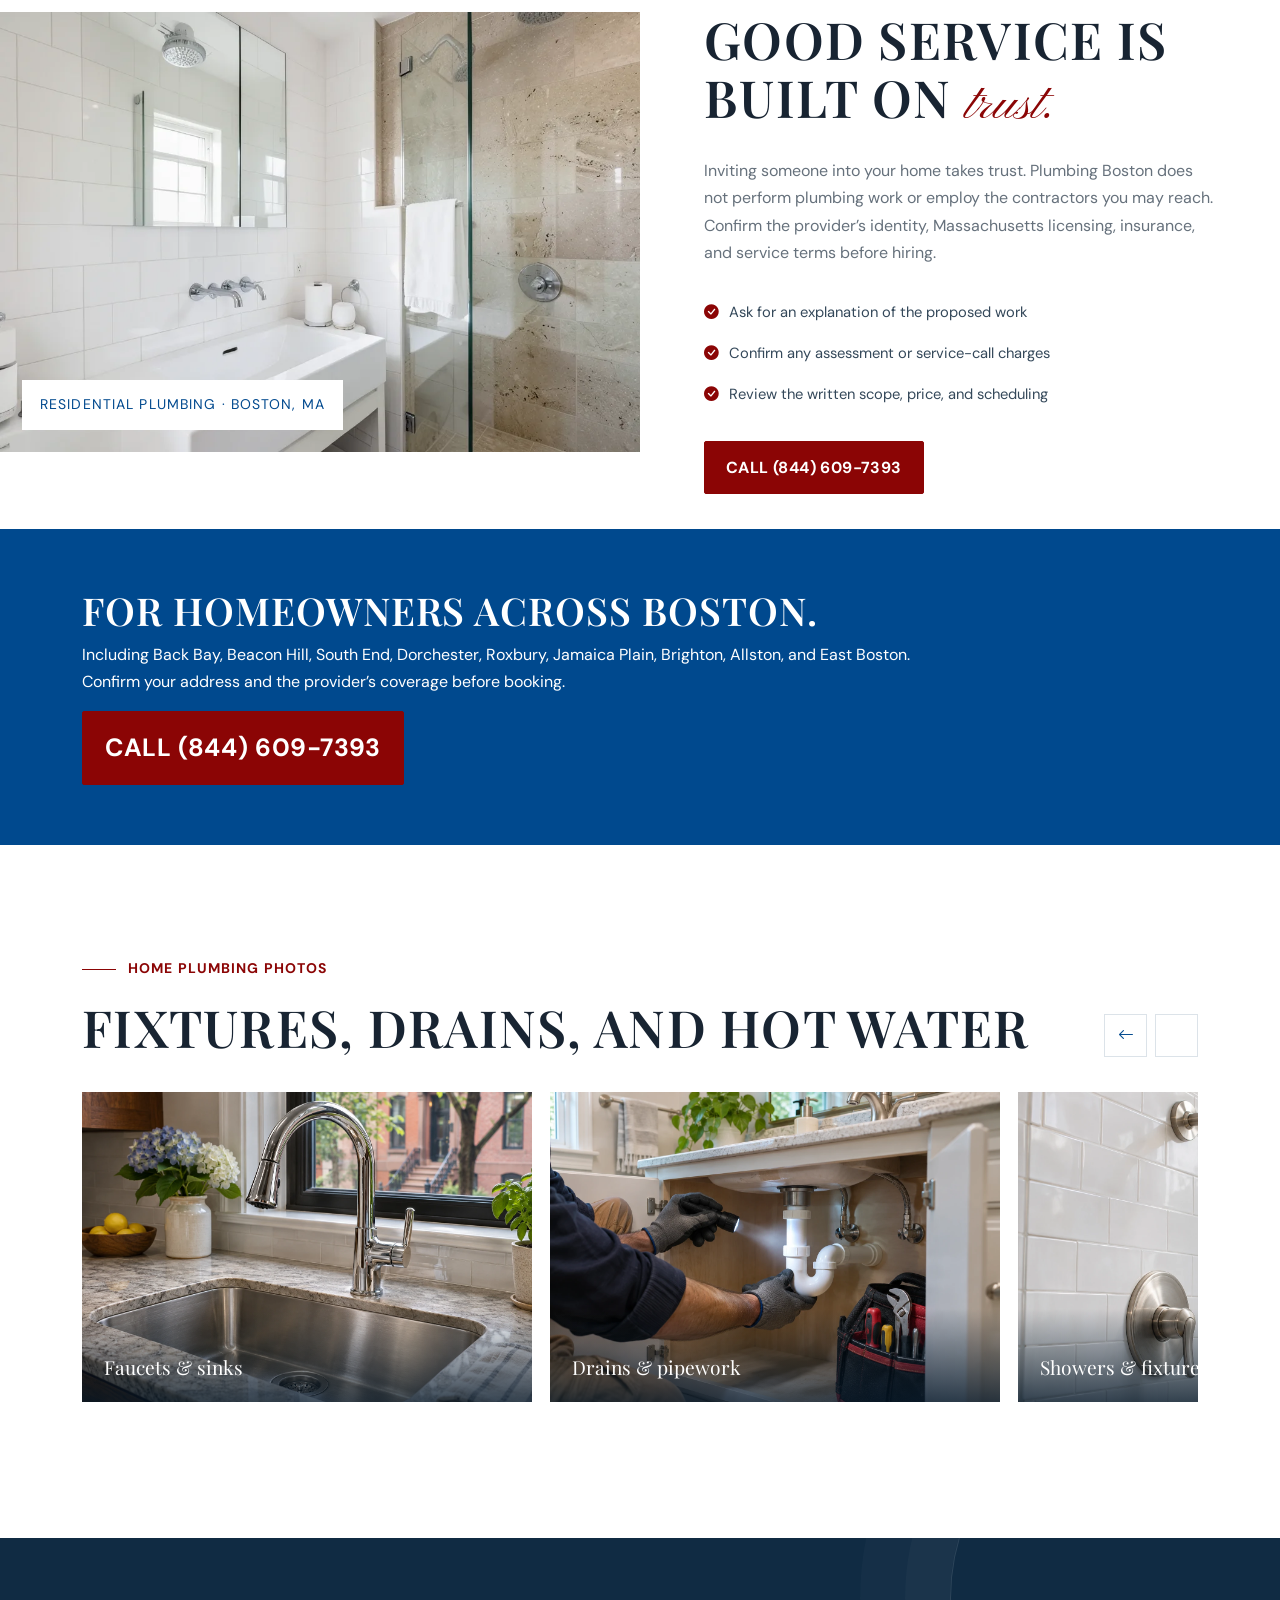
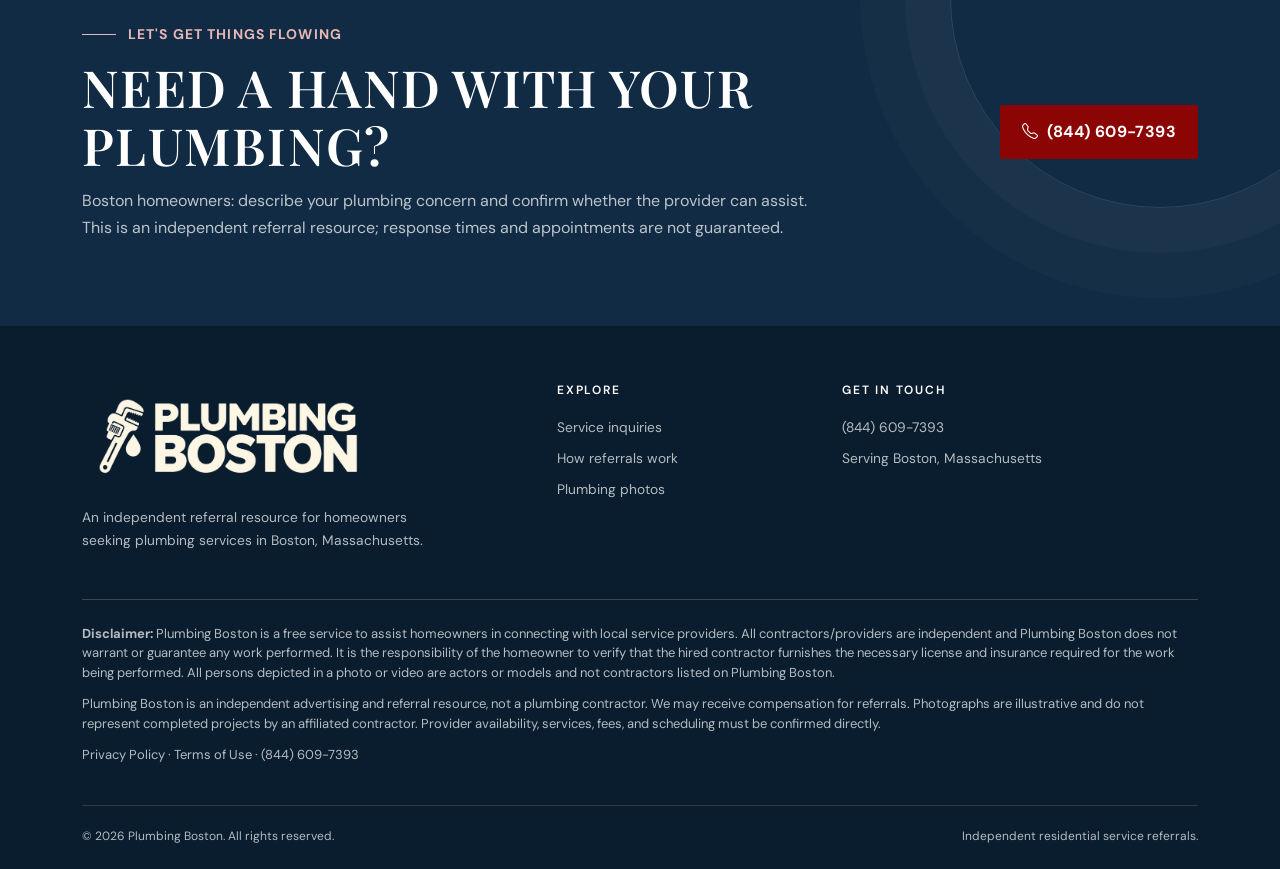
==== commit 4889fd6c: "Add files via upload" ====
--- a/index.html
+++ b/index.html
@@ -13,7 +13,7 @@
   <link href="https://cdn.jsdelivr.net/npm/bootstrap-icons@1.11.3/font/bootstrap-icons.min.css" rel="stylesheet">
   
 <link rel="stylesheet" href="css/style.css?v=boston-wrench-logo-2">
-</head>
+<style id="boston-video-styles">.boston-video-section{padding:60px 24px;background:#edf2f7;color:#182432}.boston-video-layout{max-width:1100px;margin:auto;display:grid;grid-template-columns:minmax(230px,310px) minmax(0,1fr);gap:clamp(28px,6vw,80px);align-items:center}.boston-video-player{display:block;width:100%;height:auto;aspect-ratio:480/854;max-height:580px;background:#102b43;border-radius:12px;box-shadow:0 12px 30px #102b4322}.boston-video-copy h2{font-size:clamp(28px,3vw,42px);line-height:1.2;margin:12px 0 20px;text-transform:none;letter-spacing:0}.boston-video-copy p{font-size:17px;line-height:1.65;max-width:610px}.boston-video-copy .boston-video-label{font-size:14px;font-weight:700;text-transform:uppercase;letter-spacing:.06em;color:#8b0505}.boston-video-call{display:inline-block;padding:16px 24px;background:#8b0505;color:white!important;font-size:clamp(22px,2.5vw,28px);font-weight:700;line-height:1.3;text-decoration:none;border-radius:6px;margin:12px 0}.boston-video-copy .boston-video-disclosure{font-size:13px;line-height:1.5;margin-top:16px}.boston-video-call:focus-visible,.boston-video-player:focus-visible{outline:3px solid #00498e;outline-offset:4px}@media(max-width:700px){.boston-video-section{padding:40px 22px}.boston-video-layout{grid-template-columns:1fr;gap:26px}.boston-video-player{max-width:280px;max-height:none;margin:auto}.boston-video-copy{text-align:center}.boston-video-copy p{margin-left:auto;margin-right:auto}.boston-video-call{font-size:23px}}</style></head>
 <body>
   <div class="topbar">
     <div class="container">
@@ -40,6 +40,7 @@
 
   <main>
 <section class="hero-local" id="home"><div class="hero-local-copy"><span class="eyebrow">BOSTON, MASSACHUSETTS · HOMEOWNERS</span><h1>Plumbing Boston</h1><h2>Help for the plumbing in the place you call home.</h2><p>Leaks, clogged drains, or hot water trouble? Call to discuss your residential plumbing needs and ask about an independent service provider in the Boston area.</p><a class="btn-red prominent-phone" href="tel:+18446097393">Call (844) 609-7393</a><p class="referral-label">Independent referral resource. Provider availability, pricing, and scheduling must be confirmed directly.</p></div><img src="assets/img-1.webp" alt="Kitchen sink and faucet in a Boston-style home" fetchpriority="high"></section><aside class="call-preparation-note"><div class="container"><h2>Make the most of your call.</h2><p>Take a moment to explain your situation, your main concerns, and what you hope to accomplish. Ask questions and confirm that the provider offers the help you need. Share sensitive personal, medical, or financial details only after confirming who you’re speaking with.</p></div></aside>
+<section class="boston-video-section" aria-labelledby="boston-video-title"><div class="boston-video-layout"><video class="boston-video-player" controls playsinline preload="none" poster="assets/plumbing-boston-video-poster.jpg" aria-label="Plumbing Boston short introduction" aria-describedby="boston-video-description"><source src="assets/plumbing-boston-video.mp4" type="video/mp4">Your browser does not support embedded video. <a href="assets/plumbing-boston-video.mp4">Watch the Plumbing Boston video</a>.</video><div class="boston-video-copy"><p class="boston-video-label">For Boston homeowners</p><h2 id="boston-video-title">Plumbing trouble? Start with your questions.</h2><p id="boston-video-description">Watch our short introduction, then call to discuss your home plumbing concern and your Boston-area ZIP code.</p><p>Ask the independent provider about service availability, assessment fees, and the proposed next steps before arranging a visit.</p><a class="boston-video-call" href="tel:+18446097393">Call (844) 609-7393</a><p class="boston-video-disclosure">Plumbing Boston is an independent referral resource, not a plumbing contractor. We may receive compensation for qualifying inquiries. Video scenes are illustrative and people depicted are actors or models. Provider availability, response times, and results are not guaranteed.</p></div></div></section>
     <section class="intro section-pad">
       <div class="container">
         <div class="row align-items-center gy-4">
